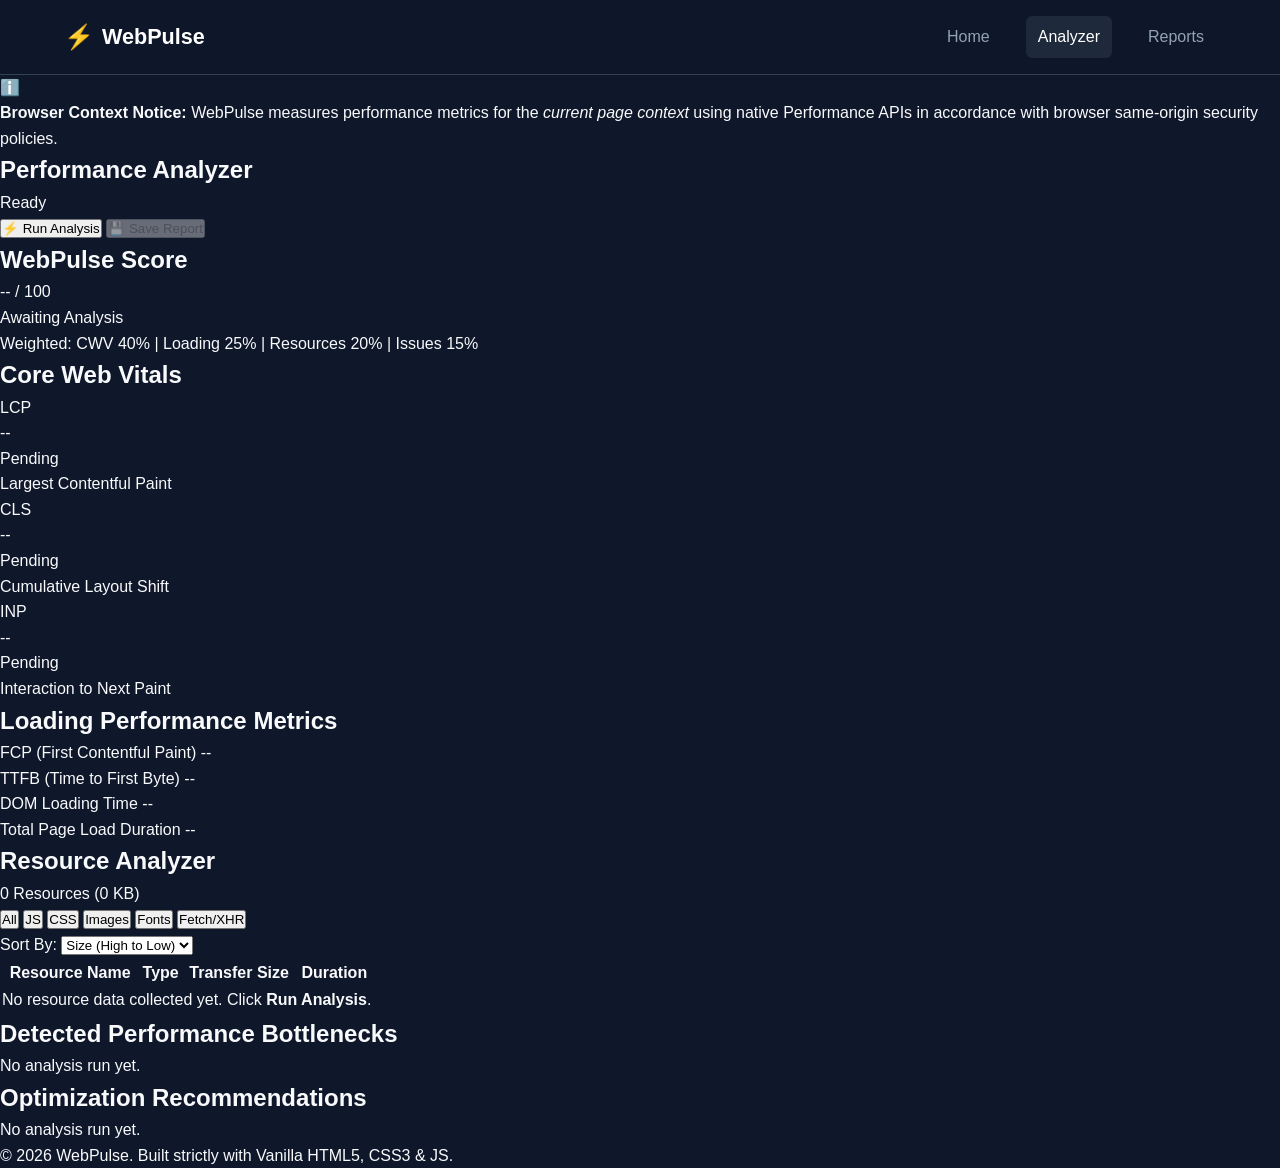
==== analyzer.html @ 66ca7b2e "chore: initialize WebPulse project" ====
<!DOCTYPE html>
<html lang="en">
<head>
    <meta charset="UTF-8">
    <meta name="viewport" content="width=device-width, initial-scale=1.0">
    <meta name="description" content="WebPulse Real-Time Analyzer — Measure Core Web Vitals, performance score, loading metrics, and resource bottlenecks.">
    <title>Analyzer — WebPulse Performance Dashboard</title>
    <!-- CSS Design System -->
    <link rel="stylesheet" href="css/style.css">
    <link rel="stylesheet" href="css/analyzer.css">
</head>
<body>
    <!-- Header & Navigation -->
    <header class="app-header">
        <div class="header-container">
            <a href="index.html" class="brand-logo">
                <span class="logo-icon">⚡</span>
                <span class="logo-text">WebPulse</span>
            </a>
            <nav class="main-nav">
                <a href="index.html" class="nav-link">Home</a>
                <a href="analyzer.html" class="nav-link active">Analyzer</a>
                <a href="reports.html" class="nav-link">Reports</a>
            </nav>
            <button class="nav-toggle" id="navToggle" aria-label="Toggle navigation menu">
                <span class="hamburger-bar"></span>
                <span class="hamburger-bar"></span>
                <span class="hamburger-bar"></span>
            </button>
        </div>
    </header>

    <main id="mainContent" class="dashboard-main">
        <div class="dashboard-container">
            <!-- Context Notice Banner -->
            <div class="info-banner" id="securityBanner">
                <span class="info-icon">ℹ️</span>
                <div class="info-text">
                    <strong>Browser Context Notice:</strong> WebPulse measures performance metrics for the <em>current page context</em> using native Performance APIs in accordance with browser same-origin security policies.
                </div>
            </div>

            <!-- Controls Toolbar -->
            <section class="toolbar-section">
                <div class="toolbar-left">
                    <h1>Performance Analyzer</h1>
                    <span class="status-badge" id="analysisStatus">Ready</span>
                </div>
                <div class="toolbar-actions">
                    <button class="btn btn-primary" id="runAnalysisBtn">
                        <span class="btn-icon">⚡</span> Run Analysis
                    </button>
                    <button class="btn btn-secondary" id="saveReportBtn" disabled>
                        <span class="btn-icon">💾</span> Save Report
                    </button>
                </div>
            </section>

            <!-- Score & Highlights Grid -->
            <div class="grid-layout top-overview-grid">
                <!-- Performance Score Gauge Card -->
                <section class="card score-card" id="scoreCard">
                    <h2>WebPulse Score</h2>
                    <div class="score-gauge-container">
                        <div class="score-circle" id="scoreCircle">
                            <span class="score-value" id="scoreValue">--</span>
                            <span class="score-max">/ 100</span>
                        </div>
                    </div>
                    <div class="score-rating" id="scoreRating">Awaiting Analysis</div>
                    <p class="score-formula-tip">Weighted: CWV 40% | Loading 25% | Resources 20% | Issues 15%</p>
                </section>

                <!-- Core Web Vitals Card Grid -->
                <section class="card cwv-dashboard-card">
                    <h2>Core Web Vitals</h2>
                    <div class="metrics-grid" id="cwvGrid">
                        <div class="metric-box" id="lcpBox">
                            <div class="metric-label">LCP</div>
                            <div class="metric-val" id="lcpVal">--</div>
                            <div class="metric-status" id="lcpStatus">Pending</div>
                            <div class="metric-desc">Largest Contentful Paint</div>
                        </div>
                        <div class="metric-box" id="clsBox">
                            <div class="metric-label">CLS</div>
                            <div class="metric-val" id="clsVal">--</div>
                            <div class="metric-status" id="clsStatus">Pending</div>
                            <div class="metric-desc">Cumulative Layout Shift</div>
                        </div>
                        <div class="metric-box" id="inpBox">
                            <div class="metric-label">INP</div>
                            <div class="metric-val" id="inpVal">--</div>
                            <div class="metric-status" id="inpStatus">Pending</div>
                            <div class="metric-desc">Interaction to Next Paint</div>
                        </div>
                    </div>
                </section>
            </div>

            <!-- Loading Metrics Grid -->
            <section class="card loading-metrics-card">
                <h2>Loading Performance Metrics</h2>
                <div class="loading-grid" id="loadingGrid">
                    <div class="loading-box">
                        <span class="loading-title">FCP (First Contentful Paint)</span>
                        <span class="loading-value" id="fcpVal">--</span>
                    </div>
                    <div class="loading-box">
                        <span class="loading-title">TTFB (Time to First Byte)</span>
                        <span class="loading-value" id="ttfbVal">--</span>
                    </div>
                    <div class="loading-box">
                        <span class="loading-title">DOM Loading Time</span>
                        <span class="loading-value" id="domVal">--</span>
                    </div>
                    <div class="loading-box">
                        <span class="loading-title">Total Page Load Duration</span>
                        <span class="loading-value" id="pageLoadVal">--</span>
                    </div>
                </div>
            </section>

            <!-- Resource Analyzer Section -->
            <section class="card resource-analyzer-card">
                <div class="card-header-flex">
                    <h2>Resource Analyzer</h2>
                    <div class="resource-summary-badge" id="resourceSummaryBadge">0 Resources (0 KB)</div>
                </div>

                <!-- Filters & Sorting Controls -->
                <div class="resource-controls">
                    <div class="filter-group" id="resourceFilterGroup">
                        <button class="filter-btn active" data-filter="all">All</button>
                        <button class="filter-btn" data-filter="script">JS</button>
                        <button class="filter-btn" data-filter="link">CSS</button>
                        <button class="filter-btn" data-filter="img">Images</button>
                        <button class="filter-btn" data-filter="font">Fonts</button>
                        <button class="filter-btn" data-filter="fetch">Fetch/XHR</button>
                    </div>
                    <div class="sort-group">
                        <label for="sortSelect">Sort By:</label>
                        <select id="sortSelect" class="form-select">
                            <option value="size-desc">Size (High to Low)</option>
                            <option value="size-asc">Size (Low to High)</option>
                            <option value="duration-desc">Duration (Slowest)</option>
                            <option value="duration-asc">Duration (Fastest)</option>
                            <option value="name-asc">Name (A-Z)</option>
                        </select>
                    </div>
                </div>

                <!-- Size Breakdown Bars -->
                <div class="resource-visualizer" id="resourceVisualizer">
                    <!-- Dynamic CSS bar rendered by JS -->
                </div>

                <!-- Resource Table -->
                <div class="table-responsive">
                    <table class="data-table" id="resourceTable">
                        <thead>
                            <tr>
                                <th>Resource Name</th>
                                <th>Type</th>
                                <th>Transfer Size</th>
                                <th>Duration</th>
                            </tr>
                        </thead>
                        <tbody id="resourceTableBody">
                            <tr>
                                <td colspan="4" class="empty-table">No resource data collected yet. Click <strong>Run Analysis</strong>.</td>
                            </tr>
                        </tbody>
                    </table>
                </div>
            </section>

            <!-- Issues & Recommendations Grid -->
            <div class="grid-layout bottom-diagnostics-grid">
                <!-- Detected Issues Card -->
                <section class="card issues-card">
                    <h2>Detected Performance Bottlenecks</h2>
                    <div class="issues-list" id="issuesList">
                        <div class="empty-state">No analysis run yet.</div>
                    </div>
                </section>

                <!-- Recommendations Card -->
                <section class="card recommendations-card">
                    <h2>Optimization Recommendations</h2>
                    <div class="recommendations-list" id="recommendationsList">
                        <div class="empty-state">No analysis run yet.</div>
                    </div>
                </section>
            </div>
        </div>
    </main>

    <!-- Footer -->
    <footer class="app-footer">
        <div class="footer-container">
            <p>&copy; 2026 WebPulse. Built strictly with Vanilla HTML5, CSS3 &amp; JS.</p>
        </div>
    </footer>

    <!-- Application Script Modules -->
    <script src="js/main.js"></script>
    <script src="js/performance.js"></script>
    <script src="js/resources.js"></script>
    <script src="js/scoring.js"></script>
    <script src="js/recommendations.js"></script>
    <script src="js/storage.js"></script>
    <script src="js/analyzer.js"></script>
</body>
</html>
---- css/style.css ----
/* WebPulse Core Design System - Tokens & Base Styles */
:root {
    --bg-dark: #0f172a;
    --bg-card: #1e293b;
    --bg-card-hover: #334155;
    --border-color: #334155;
    
    --text-main: #f8fafc;
    --text-muted: #94a3b8;
    --text-bright: #ffffff;
    
    --primary: #3b82f6;
    --primary-hover: #2563eb;
    --accent: #8b5cf6;
    
    --good: #22c55e;
    --good-bg: rgba(34, 197, 94, 0.15);
    --needs-improvement: #eab308;
    --needs-improvement-bg: rgba(234, 179, 8, 0.15);
    --poor: #ef4444;
    --poor-bg: rgba(239, 68, 68, 0.15);
    
    --radius-sm: 6px;
    --radius-md: 12px;
    --radius-lg: 16px;
    
    --font-family: 'Inter', -apple-system, BlinkMacSystemFont, "Segoe UI", Roboto, sans-serif;
    --shadow-md: 0 4px 6px -1px rgba(0, 0, 0, 0.3), 0 2px 4px -1px rgba(0, 0, 0, 0.18);
}

* {
    box-sizing: border-box;
    margin: 0;
    padding: 0;
}

body {
    background-color: var(--bg-dark);
    color: var(--text-main);
    font-family: var(--font-family);
    line-height: 1.6;
    min-height: 100vh;
    display: flex;
    flex-direction: column;
}

a {
    color: var(--primary);
    text-decoration: none;
    transition: color 0.2s ease;
}

a:hover {
    color: #60a5fa;
}

/* Base Layout Container */
.app-header {
    background: rgba(15, 23, 42, 0.85);
    backdrop-filter: blur(12px);
    border-bottom: 1px solid var(--border-color);
    position: sticky;
    top: 0;
    z-index: 100;
}

.header-container {
    max-width: 1200px;
    margin: 0 auto;
    padding: 1rem 1.5rem;
    display: flex;
    align-items: center;
    justify-content: space-between;
}

.brand-logo {
    display: flex;
    align-items: center;
    gap: 0.5rem;
    font-size: 1.35rem;
    font-weight: 700;
    color: var(--text-bright);
}

.logo-icon {
    font-size: 1.5rem;
}

.main-nav {
    display: flex;
    align-items: center;
    gap: 1.5rem;
}

.nav-link {
    color: var(--text-muted);
    font-weight: 500;
    padding: 0.5rem 0.75rem;
    border-radius: var(--radius-sm);
    transition: all 0.2s ease;
}

.nav-link:hover, .nav-link.active {
    color: var(--text-bright);
    background: var(--bg-card);
}

.nav-toggle {
    display: none;
    background: transparent;
    border: none;
    cursor: pointer;
    flex-direction: column;
    gap: 5px;
}

.hamburger-bar {
    width: 24px;
    height: 2px;
    background-color: var(--text-main);
    border-radius: 2px;
}

@media (max-width: 768px) {
    .nav-toggle {
        display: flex;
    }
    
    .main-nav {
        display: none;
        position: absolute;
        top: 100%;
        left: 0;
        right: 0;
        background: var(--bg-card);
        flex-direction: column;
        padding: 1rem;
        border-bottom: 1px solid var(--border-color);
    }
    
    .main-nav.open {
        display: flex;
    }
}
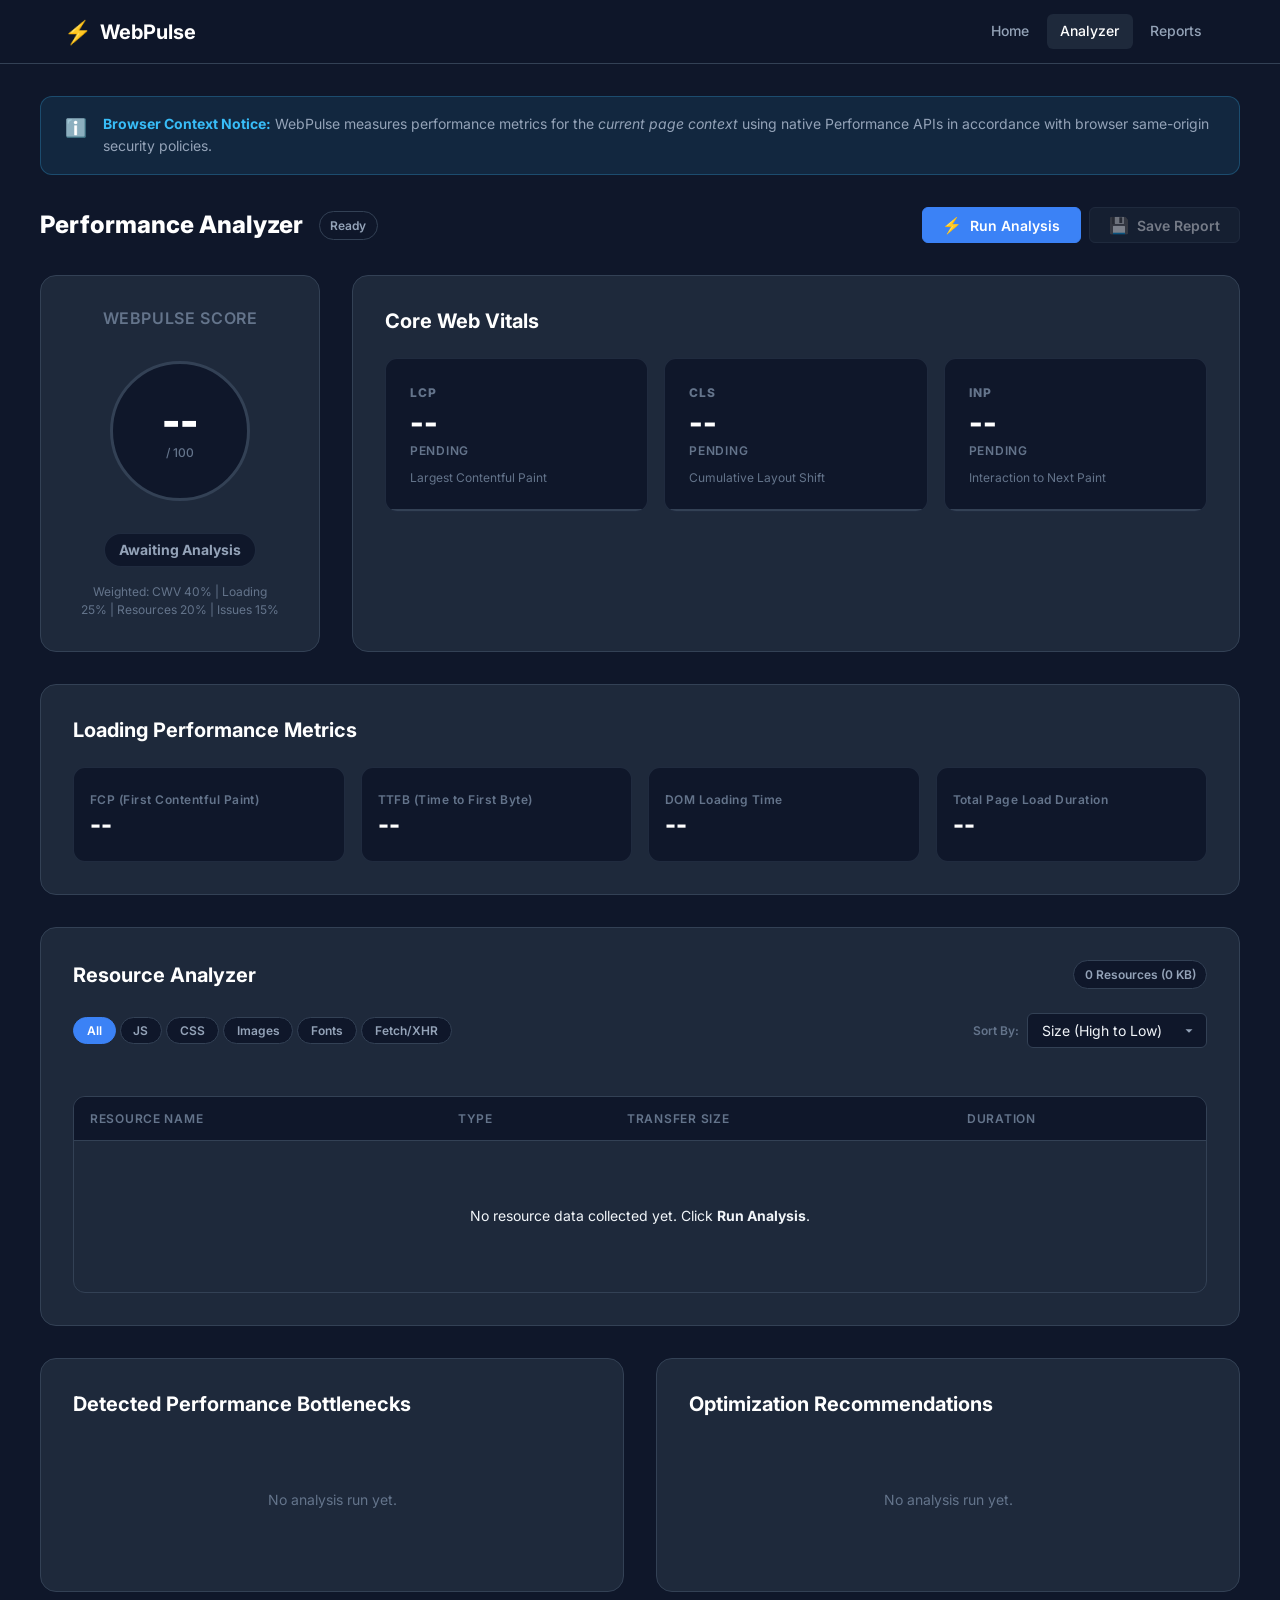
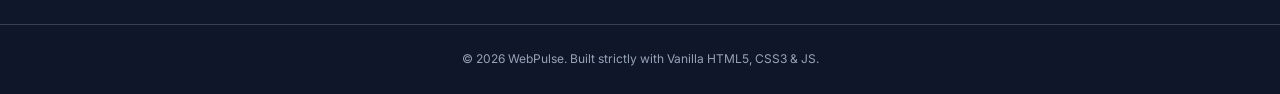
==== commit b0ed3091: "feat: add export & share functionality" ====
--- a/analyzer.html
+++ b/analyzer.html
@@ -53,6 +53,18 @@
                     <button class="btn btn-secondary" id="saveReportBtn" disabled>
                         <span class="btn-icon">💾</span> Save Report
                     </button>
+                    <!-- Export group: enabled only after an analysis is run -->
+                    <div class="export-btn-group" id="exportBtnGroup" style="display:none;">
+                        <button class="btn btn-secondary btn-sm" id="exportJSONBtn" title="Download current report as JSON">
+                            <span class="btn-icon">⬇️</span> JSON
+                        </button>
+                        <button class="btn btn-secondary btn-sm" id="exportCSVBtn" title="Download current report as CSV">
+                            <span class="btn-icon">📊</span> CSV
+                        </button>
+                        <button class="btn btn-secondary btn-sm" id="exportPrintBtn" title="Print / Save as PDF">
+                            <span class="btn-icon">🖨️</span> PDF
+                        </button>
+                    </div>
                 </div>
             </section>
 
@@ -209,6 +221,7 @@
     <script src="js/scoring.js"></script>
     <script src="js/recommendations.js"></script>
     <script src="js/storage.js"></script>
+    <script src="js/export.js"></script>
     <script src="js/analyzer.js"></script>
 </body>
 </html>
--- a/css/style.css
+++ b/css/style.css
@@ -1,73 +1,160 @@
-/* WebPulse Core Design System - Tokens & Base Styles */
+/* Inter from Google Fonts */
+@import url('https://fonts.googleapis.com/css2?family=Inter:wght@400;500;600;700;800&display=swap');
+
+/* ─── Design Tokens ─────────────────────────────────────── */
 :root {
-    --bg-dark: #0f172a;
-    --bg-card: #1e293b;
-    --bg-card-hover: #334155;
-    --border-color: #334155;
-    
-    --text-main: #f8fafc;
-    --text-muted: #94a3b8;
-    --text-bright: #ffffff;
-    
-    --primary: #3b82f6;
-    --primary-hover: #2563eb;
-    --accent: #8b5cf6;
-    
-    --good: #22c55e;
-    --good-bg: rgba(34, 197, 94, 0.15);
-    --needs-improvement: #eab308;
-    --needs-improvement-bg: rgba(234, 179, 8, 0.15);
-    --poor: #ef4444;
-    --poor-bg: rgba(239, 68, 68, 0.15);
-    
-    --radius-sm: 6px;
-    --radius-md: 12px;
-    --radius-lg: 16px;
-    
-    --font-family: 'Inter', -apple-system, BlinkMacSystemFont, "Segoe UI", Roboto, sans-serif;
-    --shadow-md: 0 4px 6px -1px rgba(0, 0, 0, 0.3), 0 2px 4px -1px rgba(0, 0, 0, 0.18);
-}
-
-* {
+    /* Colors */
+    --bg-dark:                #0f172a;
+    --bg-card:                #1e293b;
+    --bg-card-hover:          #263348;
+    --border-color:           #334155;
+    --border-subtle:          rgba(51, 65, 85, 0.5);
+
+    --text-main:              #f1f5f9;
+    --text-muted:             #94a3b8;
+    --text-bright:            #ffffff;
+    --text-dimmed:            #64748b;
+
+    --primary:                #3b82f6;
+    --primary-hover:          #2563eb;
+    --primary-glow:           rgba(59, 130, 246, 0.25);
+    --accent:                 #8b5cf6;
+    --accent-hover:           #7c3aed;
+
+    /* Semantic status colors */
+    --good:                   #22c55e;
+    --good-bg:                rgba(34, 197, 94, 0.12);
+    --needs-improvement:      #eab308;
+    --needs-improvement-bg:   rgba(234, 179, 8, 0.12);
+    --poor:                   #ef4444;
+    --poor-bg:                rgba(239, 68, 68, 0.12);
+
+    --danger:                 #ef4444;
+    --danger-hover:           #dc2626;
+    --info:                   #38bdf8;
+    --info-bg:                rgba(56, 189, 248, 0.1);
+
+    /* Spacing */
+    --space-xs:   0.25rem;
+    --space-sm:   0.5rem;
+    --space-md:   1rem;
+    --space-lg:   1.5rem;
+    --space-xl:   2rem;
+    --space-2xl:  3rem;
+    --space-3xl:  4rem;
+
+    /* Border Radius */
+    --radius-xs:  4px;
+    --radius-sm:  6px;
+    --radius-md:  12px;
+    --radius-lg:  16px;
+    --radius-xl:  24px;
+    --radius-full: 9999px;
+
+    /* Typography */
+    --font-family: 'Inter', -apple-system, BlinkMacSystemFont, 'Segoe UI', Roboto, sans-serif;
+    --font-xs:    0.75rem;
+    --font-sm:    0.875rem;
+    --font-base:  1rem;
+    --font-md:    1.125rem;
+    --font-lg:    1.25rem;
+    --font-xl:    1.5rem;
+    --font-2xl:   1.875rem;
+    --font-3xl:   2.25rem;
+    --font-4xl:   3rem;
+
+    /* Shadows */
+    --shadow-sm:  0 1px 3px rgba(0, 0, 0, 0.3);
+    --shadow-md:  0 4px 12px rgba(0, 0, 0, 0.35);
+    --shadow-lg:  0 10px 30px rgba(0, 0, 0, 0.4);
+    --shadow-glow: 0 0 20px var(--primary-glow);
+
+    /* Transitions */
+    --transition-fast:   0.15s ease;
+    --transition-base:   0.2s ease;
+    --transition-slow:   0.35s ease;
+}
+
+/* ─── Reset ─────────────────────────────────────────────── */
+*, *::before, *::after {
     box-sizing: border-box;
     margin: 0;
     padding: 0;
 }
+
+/* ─── Base ───────────────────────────────────────────────── */
+html { scroll-behavior: smooth; }
 
 body {
     background-color: var(--bg-dark);
     color: var(--text-main);
     font-family: var(--font-family);
+    font-size: var(--font-base);
     line-height: 1.6;
     min-height: 100vh;
     display: flex;
     flex-direction: column;
-}
+    -webkit-font-smoothing: antialiased;
+}
+
+main { flex: 1; }
 
 a {
     color: var(--primary);
     text-decoration: none;
-    transition: color 0.2s ease;
-}
-
-a:hover {
-    color: #60a5fa;
-}
-
-/* Base Layout Container */
+    transition: color var(--transition-base);
+}
+a:hover { color: #60a5fa; }
+
+img { max-width: 100%; display: block; }
+
+/* ─── Typography ─────────────────────────────────────────── */
+h1 { font-size: var(--font-2xl); font-weight: 800; line-height: 1.2; }
+h2 { font-size: var(--font-xl);  font-weight: 700; line-height: 1.3; }
+h3 { font-size: var(--font-lg);  font-weight: 600; line-height: 1.4; }
+h4 { font-size: var(--font-md);  font-weight: 600; }
+
+p   { color: var(--text-muted); line-height: 1.7; }
+
+/* ─── Keyframe Animations ────────────────────────────────── */
+@keyframes fadeIn {
+    from { opacity: 0; }
+    to   { opacity: 1; }
+}
+
+@keyframes slideUp {
+    from { opacity: 0; transform: translateY(20px); }
+    to   { opacity: 1; transform: translateY(0); }
+}
+
+/* Pulsing glow used on score circle and status indicators */
+@keyframes pulseGlow {
+    0%, 100% { box-shadow: 0 0 12px var(--primary-glow); }
+    50%       { box-shadow: 0 0 28px var(--primary-glow), 0 0 8px var(--primary); }
+}
+
+@keyframes spin {
+    to { transform: rotate(360deg); }
+}
+
+.animate-fade-in  { animation: fadeIn  0.4s ease both; }
+.animate-slide-up { animation: slideUp 0.5s ease both; }
+
+/* ─── Header / Navigation ────────────────────────────────── */
 .app-header {
-    background: rgba(15, 23, 42, 0.85);
-    backdrop-filter: blur(12px);
+    background: rgba(15, 23, 42, 0.88);
+    backdrop-filter: blur(14px);
+    -webkit-backdrop-filter: blur(14px);
     border-bottom: 1px solid var(--border-color);
     position: sticky;
     top: 0;
-    z-index: 100;
+    z-index: 200;
 }
 
 .header-container {
     max-width: 1200px;
     margin: 0 auto;
-    padding: 1rem 1.5rem;
+    padding: 0.85rem var(--space-lg);
     display: flex;
     align-items: center;
     justify-content: space-between;
@@ -76,35 +163,36 @@
 .brand-logo {
     display: flex;
     align-items: center;
-    gap: 0.5rem;
-    font-size: 1.35rem;
+    gap: var(--space-sm);
+    font-size: var(--font-lg);
     font-weight: 700;
     color: var(--text-bright);
 }
-
-.logo-icon {
-    font-size: 1.5rem;
-}
+.brand-logo:hover { color: var(--text-bright); }
+
+.logo-icon { font-size: 1.4rem; }
 
 .main-nav {
     display: flex;
     align-items: center;
-    gap: 1.5rem;
+    gap: var(--space-xs);
 }
 
 .nav-link {
     color: var(--text-muted);
+    font-size: var(--font-sm);
     font-weight: 500;
-    padding: 0.5rem 0.75rem;
+    padding: 0.4rem 0.85rem;
     border-radius: var(--radius-sm);
-    transition: all 0.2s ease;
-}
-
-.nav-link:hover, .nav-link.active {
+    transition: all var(--transition-base);
+}
+.nav-link:hover,
+.nav-link.active {
     color: var(--text-bright);
     background: var(--bg-card);
 }
 
+/* Hamburger — hidden on desktop */
 .nav-toggle {
     display: none;
     background: transparent;
@@ -112,20 +200,359 @@
     cursor: pointer;
     flex-direction: column;
     gap: 5px;
+    padding: 4px;
 }
 
 .hamburger-bar {
-    width: 24px;
+    width: 22px;
     height: 2px;
     background-color: var(--text-main);
     border-radius: 2px;
-}
-
+    transition: background var(--transition-base);
+}
+
+/* ─── Buttons ────────────────────────────────────────────── */
+.btn {
+    display: inline-flex;
+    align-items: center;
+    gap: var(--space-sm);
+    padding: 0.55rem 1.2rem;
+    border-radius: var(--radius-sm);
+    font-family: var(--font-family);
+    font-size: var(--font-sm);
+    font-weight: 600;
+    border: 1px solid transparent;
+    cursor: pointer;
+    transition: all var(--transition-base);
+    white-space: nowrap;
+    text-decoration: none;
+}
+.btn:disabled {
+    opacity: 0.45;
+    cursor: not-allowed;
+}
+
+.btn-primary {
+    background: var(--primary);
+    color: #fff;
+    border-color: var(--primary);
+}
+.btn-primary:hover:not(:disabled) {
+    background: var(--primary-hover);
+    border-color: var(--primary-hover);
+    box-shadow: var(--shadow-glow);
+    color: #fff;
+}
+
+.btn-secondary {
+    background: var(--bg-card);
+    color: var(--text-main);
+    border-color: var(--border-color);
+}
+.btn-secondary:hover:not(:disabled) {
+    background: var(--bg-card-hover);
+    border-color: #475569;
+    color: var(--text-bright);
+}
+
+.btn-danger {
+    background: transparent;
+    color: var(--danger);
+    border-color: var(--danger);
+}
+.btn-danger:hover:not(:disabled) {
+    background: var(--poor-bg);
+    color: #fca5a5;
+}
+
+.btn-icon { font-size: 1rem; line-height: 1; }
+
+.btn-sm {
+    padding: 0.35rem 0.75rem;
+    font-size: var(--font-xs);
+    gap: 0.3rem;
+}
+.btn-sm .btn-icon { font-size: 0.85rem; }
+
+/* Export button group (shown after analysis / in toolbar) */
+.export-btn-group {
+    display: flex;
+    gap: 0.35rem;
+    align-items: center;
+    flex-wrap: wrap;
+}
+
+/* ─── Cards ──────────────────────────────────────────────── */
+.card {
+    background: var(--bg-card);
+    border: 1px solid var(--border-color);
+    border-radius: var(--radius-lg);
+    padding: var(--space-xl);
+    transition: border-color var(--transition-base), box-shadow var(--transition-base);
+}
+.card:hover {
+    border-color: #475569;
+    box-shadow: var(--shadow-md);
+}
+
+.card h2 {
+    font-size: var(--font-lg);
+    font-weight: 700;
+    margin-bottom: var(--space-lg);
+    color: var(--text-bright);
+}
+
+.card-header-flex {
+    display: flex;
+    align-items: center;
+    justify-content: space-between;
+    margin-bottom: var(--space-lg);
+    flex-wrap: wrap;
+    gap: var(--space-sm);
+}
+.card-header-flex h2 { margin-bottom: 0; }
+
+/* ─── Badges ─────────────────────────────────────────────── */
+.badge-pill {
+    display: inline-block;
+    background: var(--primary-glow);
+    border: 1px solid rgba(59, 130, 246, 0.4);
+    color: var(--info);
+    font-size: var(--font-xs);
+    font-weight: 600;
+    letter-spacing: 0.04em;
+    text-transform: uppercase;
+    padding: 0.3rem 0.85rem;
+    border-radius: var(--radius-full);
+}
+
+.status-badge {
+    display: inline-block;
+    background: var(--bg-dark);
+    border: 1px solid var(--border-color);
+    color: var(--text-muted);
+    font-size: var(--font-xs);
+    font-weight: 600;
+    padding: 0.25rem 0.65rem;
+    border-radius: var(--radius-full);
+}
+.status-badge.running {
+    color: var(--needs-improvement);
+    border-color: var(--needs-improvement);
+}
+.status-badge.done {
+    color: var(--good);
+    border-color: var(--good);
+}
+
+/* ─── Form Elements ──────────────────────────────────────── */
+.form-control,
+.form-select {
+    background: var(--bg-dark);
+    border: 1px solid var(--border-color);
+    border-radius: var(--radius-sm);
+    color: var(--text-main);
+    font-family: var(--font-family);
+    font-size: var(--font-sm);
+    padding: 0.5rem 0.85rem;
+    width: 100%;
+    transition: border-color var(--transition-base), box-shadow var(--transition-base);
+    outline: none;
+}
+.form-control:focus,
+.form-select:focus {
+    border-color: var(--primary);
+    box-shadow: 0 0 0 3px var(--primary-glow);
+}
+.form-select {
+    appearance: none;
+    background-image: url("data:image/svg+xml,%3Csvg xmlns='http://www.w3.org/2000/svg' viewBox='0 0 16 16' fill='%2394a3b8'%3E%3Cpath d='M4 6l4 4 4-4'/%3E%3C/svg%3E");
+    background-repeat: no-repeat;
+    background-position: right 0.6rem center;
+    background-size: 14px;
+    padding-right: 2rem;
+    cursor: pointer;
+}
+
+/* ─── Tables ─────────────────────────────────────────────── */
+.table-responsive {
+    overflow-x: auto;
+    border-radius: var(--radius-md);
+    border: 1px solid var(--border-color);
+}
+
+.data-table {
+    width: 100%;
+    border-collapse: collapse;
+    font-size: var(--font-sm);
+}
+
+.data-table thead {
+    background: var(--bg-dark);
+    border-bottom: 1px solid var(--border-color);
+}
+
+.data-table th {
+    padding: 0.75rem 1rem;
+    text-align: left;
+    font-size: var(--font-xs);
+    font-weight: 600;
+    text-transform: uppercase;
+    letter-spacing: 0.06em;
+    color: var(--text-dimmed);
+    white-space: nowrap;
+}
+
+.data-table td {
+    padding: 0.75rem 1rem;
+    border-bottom: 1px solid var(--border-subtle);
+    color: var(--text-main);
+    vertical-align: middle;
+}
+
+.data-table tbody tr:last-child td { border-bottom: none; }
+
+.data-table tbody tr:hover { background: rgba(30, 41, 59, 0.6); }
+
+.empty-table {
+    text-align: center;
+    padding: var(--space-3xl) var(--space-xl) !important;
+    color: var(--text-muted);
+}
+
+.empty-state {
+    text-align: center;
+    padding: var(--space-2xl);
+    color: var(--text-dimmed);
+    font-size: var(--font-sm);
+}
+.empty-state p { margin-bottom: var(--space-md); }
+
+/* ─── Info Banner ────────────────────────────────────────── */
+.info-banner {
+    display: flex;
+    align-items: flex-start;
+    gap: var(--space-md);
+    background: var(--info-bg);
+    border: 1px solid rgba(56, 189, 248, 0.25);
+    border-radius: var(--radius-md);
+    padding: var(--space-md) var(--space-lg);
+    margin-bottom: var(--space-xl);
+    font-size: var(--font-sm);
+    color: var(--text-muted);
+    line-height: 1.6;
+}
+.info-icon { font-size: 1.1rem; flex-shrink: 0; margin-top: 1px; }
+.info-text strong { color: var(--info); }
+
+/* ─── Toolbar ────────────────────────────────────────────── */
+.toolbar-section {
+    display: flex;
+    align-items: center;
+    justify-content: space-between;
+    flex-wrap: wrap;
+    gap: var(--space-md);
+    margin-bottom: var(--space-xl);
+}
+
+.toolbar-left {
+    display: flex;
+    align-items: center;
+    gap: var(--space-md);
+    flex-wrap: wrap;
+}
+.toolbar-left h1 {
+    font-size: var(--font-xl);
+    font-weight: 800;
+    color: var(--text-bright);
+}
+
+.toolbar-actions {
+    display: flex;
+    align-items: center;
+    gap: var(--space-sm);
+    flex-wrap: wrap;
+}
+
+/* ─── Footer ─────────────────────────────────────────────── */
+.app-footer {
+    margin-top: auto;
+    border-top: 1px solid var(--border-color);
+    background: rgba(15, 23, 42, 0.6);
+}
+
+.footer-container {
+    max-width: 1200px;
+    margin: 0 auto;
+    padding: var(--space-lg) var(--space-lg);
+    text-align: center;
+    font-size: var(--font-xs);
+    color: var(--text-dimmed);
+    display: flex;
+    flex-direction: column;
+    gap: var(--space-xs);
+}
+.footer-container a { color: var(--text-muted); }
+.footer-container a:hover { color: var(--text-main); }
+
+/* ─── Dashboard Layout ───────────────────────────────────── */
+.dashboard-main,
+.reports-main {
+    padding: var(--space-xl) var(--space-lg);
+}
+
+.dashboard-container,
+.reports-container {
+    max-width: 1200px;
+    margin: 0 auto;
+}
+
+/* ─── Grid Utilities ─────────────────────────────────────── */
+.grid-layout { display: grid; gap: var(--space-xl); }
+
+/* Score card (narrow) + CWV card (wide) */
+.top-overview-grid {
+    grid-template-columns: 280px 1fr;
+}
+
+/* Issues + Recommendations side by side */
+.bottom-diagnostics-grid {
+    grid-template-columns: 1fr 1fr;
+}
+
+/* ─── Section Container (shared across pages) ────────────── */
+.section-container {
+    max-width: 1200px;
+    margin: 0 auto;
+    padding: 0 var(--space-lg);
+}
+
+.section-header {
+    text-align: center;
+    margin-bottom: var(--space-2xl);
+}
+.section-header h2 {
+    font-size: var(--font-2xl);
+    font-weight: 800;
+    color: var(--text-bright);
+    margin-bottom: var(--space-sm);
+}
+.section-header p { font-size: var(--font-md); }
+
+/* ─── Responsive Breakpoints ─────────────────────────────── */
+
+/* ≤ 1024px — collapse top grid to single column */
+@media (max-width: 1024px) {
+    .top-overview-grid { grid-template-columns: 1fr; }
+}
+
+/* ≤ 768px — tablet */
 @media (max-width: 768px) {
-    .nav-toggle {
-        display: flex;
-    }
-    
+    h1 { font-size: var(--font-xl); }
+    h2 { font-size: var(--font-lg); }
+
+    .nav-toggle { display: flex; }
+
     .main-nav {
         display: none;
         position: absolute;
@@ -134,11 +561,56 @@
         right: 0;
         background: var(--bg-card);
         flex-direction: column;
-        padding: 1rem;
+        align-items: flex-start;
+        padding: var(--space-md);
         border-bottom: 1px solid var(--border-color);
+        gap: var(--space-xs);
+        z-index: 199;
     }
-    
-    .main-nav.open {
-        display: flex;
+    .main-nav.open { display: flex; }
+
+    .nav-link { width: 100%; padding: 0.6rem 1rem; }
+
+    .bottom-diagnostics-grid { grid-template-columns: 1fr; }
+
+    .toolbar-section {
+        flex-direction: column;
+        align-items: flex-start;
     }
-}
+
+    .card { padding: var(--space-lg); }
+
+    .dashboard-main,
+    .reports-main {
+        padding: var(--space-lg) var(--space-md);
+    }
+}
+
+/* ≤ 480px — large mobile */
+@media (max-width: 480px) {
+    h1 { font-size: var(--font-lg); }
+
+    .header-container { padding: 0.75rem var(--space-md); }
+
+    .btn {
+        padding: 0.5rem 1rem;
+        font-size: var(--font-xs);
+    }
+
+    .toolbar-actions { width: 100%; }
+    .toolbar-actions .btn { flex: 1; justify-content: center; }
+
+    .card { padding: var(--space-md); }
+
+    .data-table th,
+    .data-table td { padding: 0.6rem 0.75rem; }
+}
+
+/* ≤ 320px — small mobile */
+@media (max-width: 320px) {
+    :root {
+        --font-base: 0.9rem;
+    }
+    .brand-logo { font-size: var(--font-base); }
+    .card { padding: var(--space-sm) var(--space-md); }
+}
--- a/css/analyzer.css
+++ b/css/analyzer.css
@@ -0,0 +1,537 @@
+/* ═══════════════════════════════════════════════════════════
+   analyzer.css — WebPulse Analyzer Dashboard Styles
+   Depends on: css/style.css (design tokens & shared components)
+   ═══════════════════════════════════════════════════════════ */
+
+/* ─── Score Card ────────────────────────────────────────────── */
+
+@keyframes scoreReveal {
+    from { opacity: 0; transform: scale(0.7); }
+    to   { opacity: 1; transform: scale(1); }
+}
+
+@keyframes progressFill {
+    from { stroke-dashoffset: 226; }
+}
+
+@keyframes countUp {
+    from { opacity: 0; transform: translateY(8px); }
+    to   { opacity: 1; transform: translateY(0); }
+}
+
+.score-card {
+    display: flex;
+    flex-direction: column;
+    align-items: center;
+    text-align: center;
+    gap: var(--space-md);
+}
+
+.score-card h2 {
+    font-size: var(--font-base);
+    letter-spacing: 0.04em;
+    text-transform: uppercase;
+    color: var(--text-dimmed);
+    font-weight: 600;
+    margin-bottom: 0;
+}
+
+.score-gauge-container {
+    display: flex;
+    align-items: center;
+    justify-content: center;
+    padding: var(--space-md) 0;
+}
+
+.score-circle {
+    width: 140px;
+    height: 140px;
+    border-radius: 50%;
+    background: var(--bg-dark);
+    border: 3px solid var(--border-color);
+    display: flex;
+    flex-direction: column;
+    align-items: center;
+    justify-content: center;
+    gap: 2px;
+    position: relative;
+    transition: border-color var(--transition-slow), box-shadow var(--transition-slow);
+}
+
+.score-circle.score-good {
+    border-color: var(--good);
+    box-shadow: 0 0 24px rgba(34, 197, 94, 0.25);
+    animation: pulseGlow 3s ease-in-out infinite;
+}
+.score-circle.score-needs-improvement {
+    border-color: var(--needs-improvement);
+    box-shadow: 0 0 24px rgba(234, 179, 8, 0.2);
+}
+.score-circle.score-poor {
+    border-color: var(--danger);
+    box-shadow: 0 0 24px rgba(239, 68, 68, 0.2);
+}
+
+.score-value {
+    font-size: 2.5rem;
+    font-weight: 900;
+    color: var(--text-bright);
+    line-height: 1;
+    animation: countUp 0.4s ease both;
+}
+
+.score-max {
+    font-size: var(--font-xs);
+    color: var(--text-dimmed);
+    font-weight: 500;
+}
+
+.score-rating {
+    font-size: var(--font-sm);
+    font-weight: 700;
+    color: var(--text-muted);
+    padding: 0.3rem 0.85rem;
+    border-radius: var(--radius-full);
+    background: var(--bg-dark);
+    border: 1px solid var(--border-subtle);
+}
+
+.score-rating.rating-good   { color: var(--good); border-color: rgba(34, 197, 94, 0.35); background: var(--good-bg); }
+.score-rating.rating-needs  { color: var(--needs-improvement); border-color: rgba(234, 179, 8, 0.35); background: var(--needs-improvement-bg); }
+.score-rating.rating-poor   { color: var(--danger); border-color: rgba(239, 68, 68, 0.35); background: var(--poor-bg); }
+
+.score-formula-tip {
+    font-size: var(--font-xs);
+    color: var(--text-dimmed);
+    line-height: 1.5;
+    padding: 0 var(--space-sm);
+}
+
+/* ─── Core Web Vitals Dashboard Grid ───────────────────────── */
+
+.cwv-dashboard-card { }
+
+.metrics-grid {
+    display: grid;
+    grid-template-columns: repeat(3, 1fr);
+    gap: var(--space-md);
+}
+
+.metric-box {
+    background: var(--bg-dark);
+    border: 1px solid var(--border-subtle);
+    border-radius: var(--radius-md);
+    padding: var(--space-lg);
+    display: flex;
+    flex-direction: column;
+    gap: var(--space-xs);
+    transition: border-color var(--transition-base), box-shadow var(--transition-base);
+    position: relative;
+    overflow: hidden;
+}
+
+.metric-box::before {
+    content: '';
+    position: absolute;
+    bottom: 0;
+    left: 0;
+    right: 0;
+    height: 2px;
+    background: var(--border-color);
+    transition: background var(--transition-slow), height var(--transition-base);
+}
+
+.metric-box.status-good {
+    border-color: rgba(34, 197, 94, 0.3);
+    background: linear-gradient(135deg, var(--good-bg) 0%, var(--bg-dark) 100%);
+}
+.metric-box.status-good::before { background: var(--good); }
+
+.metric-box.status-needs {
+    border-color: rgba(234, 179, 8, 0.3);
+    background: linear-gradient(135deg, var(--needs-improvement-bg) 0%, var(--bg-dark) 100%);
+}
+.metric-box.status-needs::before { background: var(--needs-improvement); }
+
+.metric-box.status-poor {
+    border-color: rgba(239, 68, 68, 0.3);
+    background: linear-gradient(135deg, var(--poor-bg) 0%, var(--bg-dark) 100%);
+}
+.metric-box.status-poor::before { background: var(--danger); }
+
+.metric-label {
+    font-size: var(--font-xs);
+    font-weight: 800;
+    letter-spacing: 0.08em;
+    text-transform: uppercase;
+    color: var(--text-dimmed);
+}
+
+.metric-val {
+    font-size: var(--font-2xl);
+    font-weight: 800;
+    color: var(--text-bright);
+    line-height: 1;
+    transition: color var(--transition-base);
+}
+
+.metric-box.status-good .metric-val    { color: var(--good); }
+.metric-box.status-needs .metric-val   { color: var(--needs-improvement); }
+.metric-box.status-poor .metric-val    { color: var(--danger); }
+
+.metric-status {
+    font-size: var(--font-xs);
+    font-weight: 600;
+    color: var(--text-dimmed);
+    text-transform: uppercase;
+    letter-spacing: 0.06em;
+}
+
+.metric-box.status-good .metric-status  { color: var(--good); }
+.metric-box.status-needs .metric-status { color: var(--needs-improvement); }
+.metric-box.status-poor .metric-status  { color: var(--danger); }
+
+.metric-desc {
+    font-size: var(--font-xs);
+    color: var(--text-dimmed);
+    margin-top: var(--space-xs);
+}
+
+/* ─── Loading Metrics Card ──────────────────────────────────── */
+
+.loading-metrics-card {
+    margin-top: var(--space-xl);
+}
+
+.loading-grid {
+    display: grid;
+    grid-template-columns: repeat(4, 1fr);
+    gap: var(--space-md);
+}
+
+.loading-box {
+    background: var(--bg-dark);
+    border: 1px solid var(--border-subtle);
+    border-radius: var(--radius-md);
+    padding: var(--space-lg) var(--space-md);
+    display: flex;
+    flex-direction: column;
+    gap: var(--space-xs);
+    transition: border-color var(--transition-base);
+}
+.loading-box:hover {
+    border-color: rgba(59, 130, 246, 0.3);
+}
+
+.loading-title {
+    font-size: var(--font-xs);
+    font-weight: 600;
+    color: var(--text-dimmed);
+    letter-spacing: 0.04em;
+    line-height: 1.4;
+}
+
+.loading-value {
+    font-size: var(--font-xl);
+    font-weight: 800;
+    color: var(--text-bright);
+    line-height: 1;
+}
+
+/* ─── Resource Analyzer Card ────────────────────────────────── */
+
+.resource-analyzer-card {
+    margin-top: var(--space-xl);
+}
+
+/* Filter pills */
+.resource-controls {
+    display: flex;
+    align-items: center;
+    justify-content: space-between;
+    gap: var(--space-md);
+    margin-bottom: var(--space-lg);
+    flex-wrap: wrap;
+}
+
+.filter-group {
+    display: flex;
+    align-items: center;
+    gap: var(--space-xs);
+    flex-wrap: wrap;
+}
+
+.filter-btn {
+    background: var(--bg-dark);
+    border: 1px solid var(--border-color);
+    color: var(--text-muted);
+    font-size: var(--font-xs);
+    font-weight: 600;
+    padding: 0.3rem 0.8rem;
+    border-radius: var(--radius-full);
+    cursor: pointer;
+    transition: all var(--transition-base);
+    font-family: var(--font-family);
+}
+.filter-btn:hover {
+    background: var(--bg-card-hover);
+    color: var(--text-bright);
+    border-color: #475569;
+}
+.filter-btn.active {
+    background: var(--primary);
+    border-color: var(--primary);
+    color: #fff;
+}
+
+.sort-group {
+    display: flex;
+    align-items: center;
+    gap: var(--space-sm);
+    flex-shrink: 0;
+}
+
+.sort-group label {
+    font-size: var(--font-xs);
+    font-weight: 600;
+    color: var(--text-dimmed);
+    white-space: nowrap;
+}
+
+.sort-group .form-select {
+    width: auto;
+    min-width: 180px;
+}
+
+/* Resource Visualizer — size bars */
+.resource-visualizer {
+    margin-bottom: var(--space-lg);
+    display: flex;
+    flex-direction: column;
+    gap: var(--space-sm);
+}
+
+.resource-bar-row {
+    display: flex;
+    align-items: center;
+    gap: var(--space-md);
+}
+
+.resource-bar-label {
+    font-size: var(--font-xs);
+    font-weight: 600;
+    color: var(--text-muted);
+    width: 70px;
+    flex-shrink: 0;
+}
+
+.resource-bar-track {
+    flex: 1;
+    height: 8px;
+    background: var(--bg-dark);
+    border-radius: var(--radius-full);
+    overflow: hidden;
+}
+
+.resource-bar-fill {
+    height: 100%;
+    border-radius: var(--radius-full);
+    transition: width 0.6s cubic-bezier(0.4, 0, 0.2, 1);
+    min-width: 2px;
+}
+
+.resource-bar-size {
+    font-size: var(--font-xs);
+    color: var(--text-dimmed);
+    width: 64px;
+    text-align: right;
+    flex-shrink: 0;
+}
+
+/* Bar colors per resource type */
+.bar-script  { background: linear-gradient(90deg, #f59e0b, #d97706); }
+.bar-link    { background: linear-gradient(90deg, #3b82f6, #2563eb); }
+.bar-img     { background: linear-gradient(90deg, #10b981, #059669); }
+.bar-font    { background: linear-gradient(90deg, #8b5cf6, #7c3aed); }
+.bar-fetch   { background: linear-gradient(90deg, #06b6d4, #0891b2); }
+.bar-other   { background: linear-gradient(90deg, #6b7280, #4b5563); }
+
+/* Resource table badges */
+.resource-summary-badge {
+    display: inline-block;
+    background: var(--bg-dark);
+    border: 1px solid var(--border-color);
+    color: var(--text-muted);
+    font-size: var(--font-xs);
+    font-weight: 600;
+    padding: 0.25rem 0.65rem;
+    border-radius: var(--radius-full);
+}
+
+/* Resource type tags in table */
+.type-tag {
+    display: inline-block;
+    font-size: 0.65rem;
+    font-weight: 700;
+    letter-spacing: 0.06em;
+    text-transform: uppercase;
+    padding: 0.2rem 0.5rem;
+    border-radius: var(--radius-xs);
+}
+.type-tag.tag-script  { background: rgba(245, 158, 11, 0.15); color: #fbbf24; border: 1px solid rgba(245, 158, 11, 0.3); }
+.type-tag.tag-link    { background: rgba(59, 130, 246, 0.15);  color: #60a5fa; border: 1px solid rgba(59, 130, 246, 0.3); }
+.type-tag.tag-img     { background: rgba(16, 185, 129, 0.12);  color: #34d399; border: 1px solid rgba(16, 185, 129, 0.3); }
+.type-tag.tag-font    { background: rgba(139, 92, 246, 0.15);  color: #a78bfa; border: 1px solid rgba(139, 92, 246, 0.3); }
+.type-tag.tag-fetch   { background: rgba(6, 182, 212, 0.12);   color: #22d3ee; border: 1px solid rgba(6, 182, 212, 0.3); }
+.type-tag.tag-other   { background: rgba(107, 114, 128, 0.15); color: #9ca3af; border: 1px solid rgba(107, 114, 128, 0.3); }
+
+/* Resource name cell */
+.resource-name-cell {
+    max-width: 300px;
+    overflow: hidden;
+    text-overflow: ellipsis;
+    white-space: nowrap;
+    font-size: var(--font-xs);
+    color: var(--text-muted);
+    font-family: 'Fira Code', 'Cascadia Code', 'Consolas', monospace;
+}
+
+/* ─── Issues & Recommendations ──────────────────────────────── */
+
+.bottom-diagnostics-grid {
+    margin-top: var(--space-xl);
+}
+
+.issues-list,
+.recommendations-list {
+    display: flex;
+    flex-direction: column;
+    gap: var(--space-sm);
+}
+
+/* Individual issue item */
+.issue-item {
+    display: flex;
+    align-items: flex-start;
+    gap: var(--space-md);
+    background: var(--bg-dark);
+    border: 1px solid var(--border-subtle);
+    border-left: 3px solid var(--danger);
+    border-radius: var(--radius-sm);
+    padding: var(--space-md);
+    transition: background var(--transition-base), border-color var(--transition-base);
+    animation: slideUp 0.35s ease both;
+}
+.issue-item:hover { background: rgba(239, 68, 68, 0.04); }
+
+.issue-item.severity-warning {
+    border-left-color: var(--needs-improvement);
+}
+.issue-item.severity-warning:hover { background: rgba(234, 179, 8, 0.04); }
+
+.issue-item.severity-info {
+    border-left-color: var(--info);
+}
+
+.issue-icon {
+    font-size: 1.1rem;
+    flex-shrink: 0;
+    margin-top: 1px;
+}
+
+.issue-text {
+    flex: 1;
+}
+
+.issue-title {
+    font-size: var(--font-sm);
+    font-weight: 600;
+    color: var(--text-bright);
+    margin-bottom: 2px;
+}
+
+.issue-desc {
+    font-size: var(--font-xs);
+    color: var(--text-muted);
+    line-height: 1.5;
+}
+
+/* Recommendation item */
+.rec-item {
+    display: flex;
+    align-items: flex-start;
+    gap: var(--space-md);
+    background: var(--bg-dark);
+    border: 1px solid var(--border-subtle);
+    border-left: 3px solid var(--good);
+    border-radius: var(--radius-sm);
+    padding: var(--space-md);
+    transition: background var(--transition-base);
+    animation: slideUp 0.35s ease both;
+}
+.rec-item:hover { background: rgba(34, 197, 94, 0.04); }
+
+.rec-icon {
+    font-size: 1.1rem;
+    flex-shrink: 0;
+    margin-top: 1px;
+}
+
+.rec-text { flex: 1; }
+
+.rec-title {
+    font-size: var(--font-sm);
+    font-weight: 600;
+    color: var(--text-bright);
+    margin-bottom: 2px;
+}
+
+.rec-desc {
+    font-size: var(--font-xs);
+    color: var(--text-muted);
+    line-height: 1.5;
+}
+
+/* Running spinner overlay on status badge */
+.status-badge.running::before {
+    content: '';
+    display: inline-block;
+    width: 8px;
+    height: 8px;
+    border: 2px solid currentColor;
+    border-top-color: transparent;
+    border-radius: 50%;
+    animation: spin 0.7s linear infinite;
+    margin-right: 6px;
+    vertical-align: middle;
+}
+
+/* ─── Responsive ───────────────────────────────────────────── */
+
+@media (max-width: 1024px) {
+    .loading-grid { grid-template-columns: repeat(2, 1fr); }
+    .metrics-grid { grid-template-columns: repeat(3, 1fr); }
+}
+
+@media (max-width: 768px) {
+    .metrics-grid { grid-template-columns: 1fr; }
+    .loading-grid { grid-template-columns: repeat(2, 1fr); }
+
+    .resource-controls {
+        flex-direction: column;
+        align-items: flex-start;
+    }
+
+    .sort-group .form-select { min-width: 100%; width: 100%; }
+    .sort-group { width: 100%; }
+
+    .resource-name-cell { max-width: 160px; }
+}
+
+@media (max-width: 480px) {
+    .loading-grid { grid-template-columns: 1fr; }
+    .score-circle { width: 120px; height: 120px; }
+    .score-value { font-size: 2rem; }
+    .filter-group { gap: 4px; }
+    .filter-btn { font-size: 0.65rem; padding: 0.25rem 0.6rem; }
+}
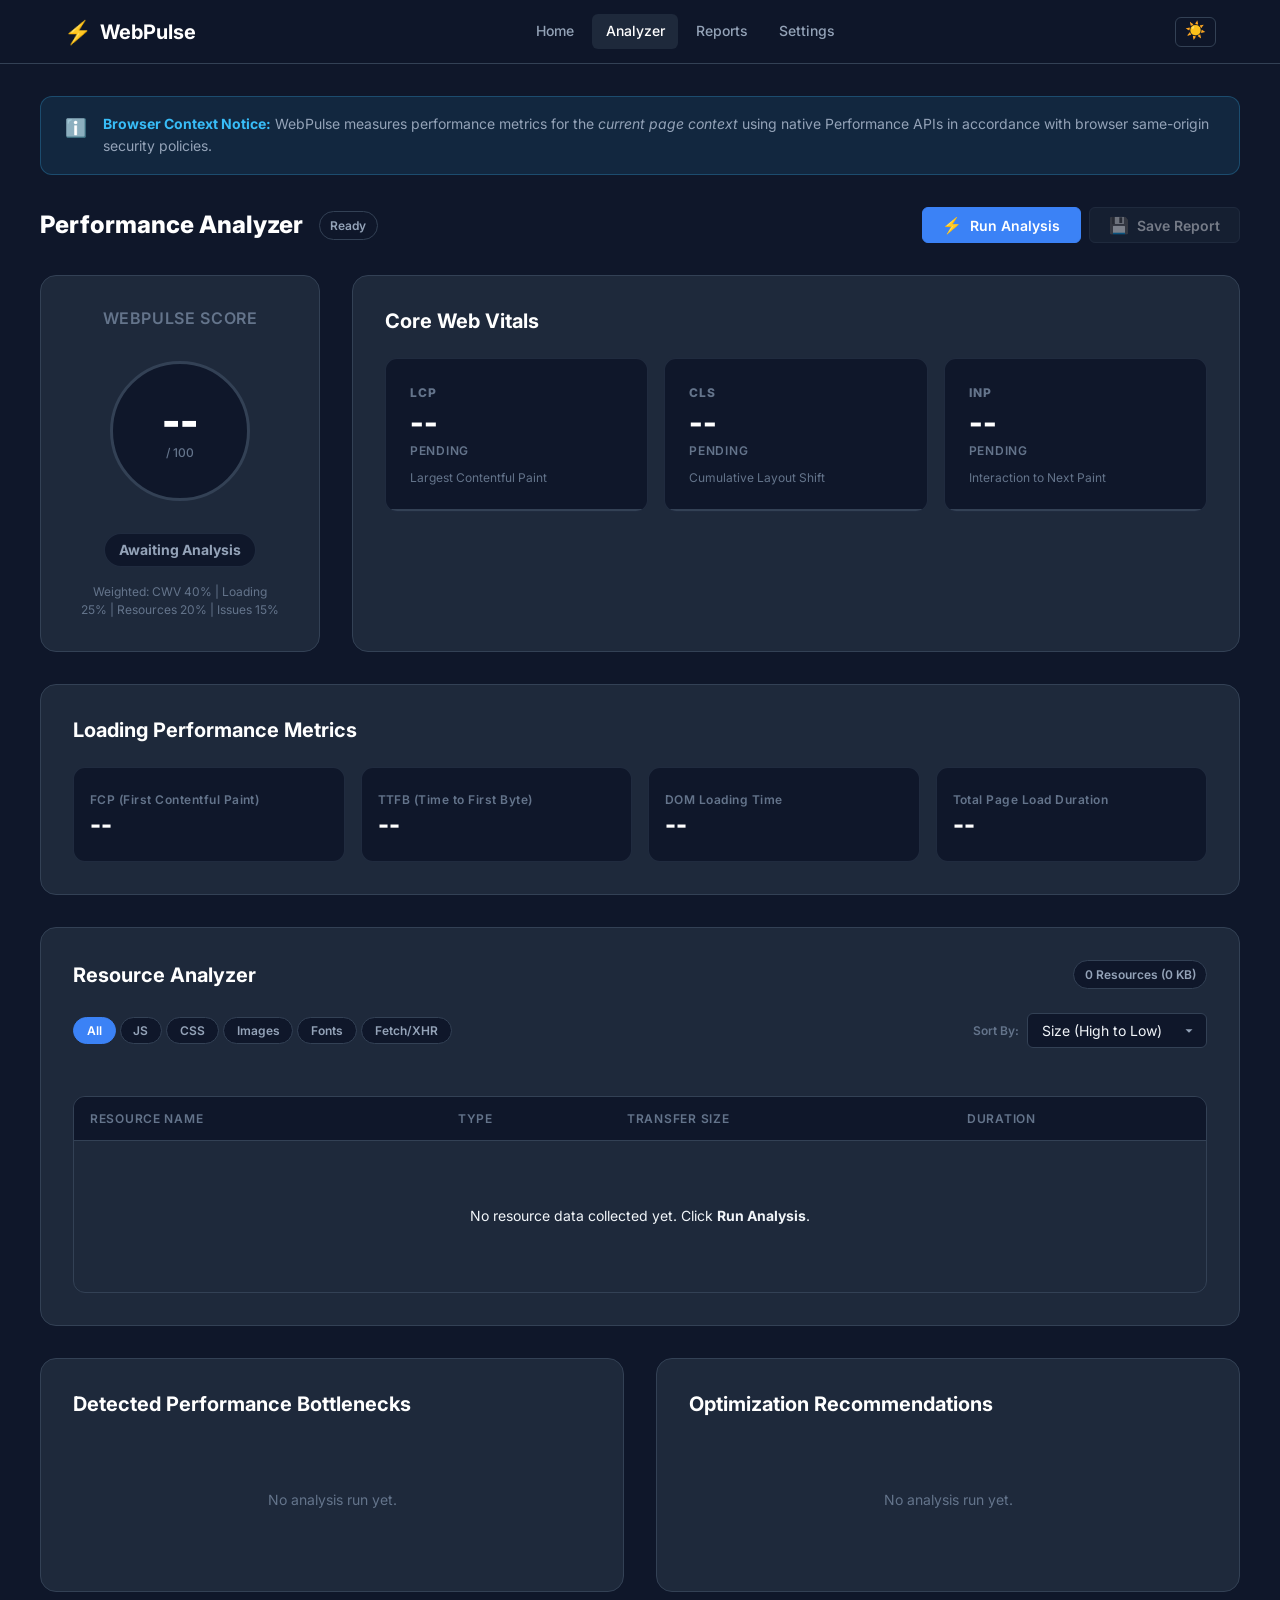
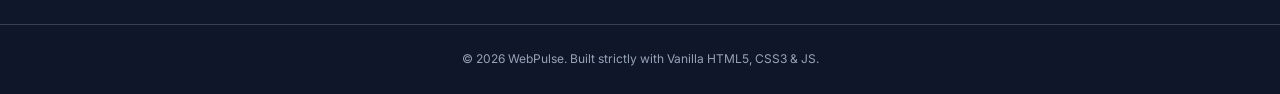
==== commit a719e31b: "feat: Day 5 — add Settings & Preferences (theme toggle, time units, custom metric thresholds, scorin" ====
--- a/analyzer.html
+++ b/analyzer.html
@@ -215,6 +215,7 @@
     </footer>
 
     <!-- Application Script Modules -->
+    <script src="js/settings.js"></script>
     <script src="js/main.js"></script>
     <script src="js/performance.js"></script>
     <script src="js/resources.js"></script>
--- a/css/style.css
+++ b/css/style.css
@@ -75,6 +75,98 @@
     --transition-slow:   0.35s ease;
 }
 
+/* ─── Light Theme Overrides ──────────────────────────────── */
+[data-theme="light"] {
+    /* Backgrounds */
+    --bg-dark:                #f1f5f9;
+    --bg-card:                #ffffff;
+    --bg-card-hover:          #f8fafc;
+
+    /* Borders */
+    --border-color:           #cbd5e1;
+    --border-subtle:          rgba(203, 213, 225, 0.6);
+
+    /* Text */
+    --text-main:              #0f172a;
+    --text-muted:             #475569;
+    --text-bright:            #0f172a;
+    --text-dimmed:            #94a3b8;
+
+    /* Shadows */
+    --shadow-sm:  0 1px 3px rgba(0, 0, 0, 0.08);
+    --shadow-md:  0 4px 12px rgba(0, 0, 0, 0.1);
+    --shadow-lg:  0 10px 30px rgba(0, 0, 0, 0.12);
+}
+
+[data-theme="light"] .app-header {
+    background: rgba(241, 245, 249, 0.9);
+    border-bottom-color: var(--border-color);
+}
+
+[data-theme="light"] .brand-logo { color: var(--text-bright); }
+
+[data-theme="light"] .main-nav {
+    background: var(--bg-card);
+}
+
+[data-theme="light"] .nav-link:hover,
+[data-theme="light"] .nav-link.active {
+    background: var(--bg-dark);
+    color: var(--text-bright);
+}
+
+[data-theme="light"] .app-footer {
+    background: rgba(241, 245, 249, 0.7);
+    border-top-color: var(--border-color);
+}
+
+[data-theme="light"] .card {
+    box-shadow: var(--shadow-sm);
+}
+
+[data-theme="light"] .form-control,
+[data-theme="light"] .form-select {
+    background: #fff;
+    color: var(--text-main);
+    border-color: var(--border-color);
+}
+
+[data-theme="light"] .btn-secondary {
+    background: #fff;
+    color: var(--text-main);
+    border-color: var(--border-color);
+}
+
+[data-theme="light"] .btn-secondary:hover:not(:disabled) {
+    background: var(--bg-dark);
+}
+
+[data-theme="light"] .data-table thead {
+    background: var(--bg-dark);
+}
+
+[data-theme="light"] .data-table tbody tr:hover {
+    background: rgba(241, 245, 249, 0.8);
+}
+
+[data-theme="light"] .status-badge {
+    background: #fff;
+    border-color: var(--border-color);
+}
+
+[data-theme="light"] .info-banner {
+    background: rgba(56, 189, 248, 0.07);
+}
+
+/* ─── No Animations Utility ──────────────────────────────── */
+.no-animations *,
+.no-animations *::before,
+.no-animations *::after {
+    animation-duration: 0.001ms !important;
+    animation-delay: 0.001ms !important;
+    transition-duration: 0.001ms !important;
+}
+
 /* ─── Reset ─────────────────────────────────────────────── */
 *, *::before, *::after {
     box-sizing: border-box;
@@ -209,6 +301,28 @@
     background-color: var(--text-main);
     border-radius: 2px;
     transition: background var(--transition-base);
+}
+
+/* Theme toggle quick-button in header */
+.theme-toggle-btn {
+    background: transparent;
+    border: 1px solid var(--border-color);
+    border-radius: var(--radius-sm);
+    cursor: pointer;
+    font-size: 1.05rem;
+    line-height: 1;
+    padding: 0.35rem 0.55rem;
+    transition: all var(--transition-base);
+    color: var(--text-muted);
+    display: flex;
+    align-items: center;
+    justify-content: center;
+}
+
+.theme-toggle-btn:hover {
+    background: var(--bg-card);
+    border-color: #475569;
+    color: var(--text-main);
 }
 
 /* ─── Buttons ────────────────────────────────────────────── */
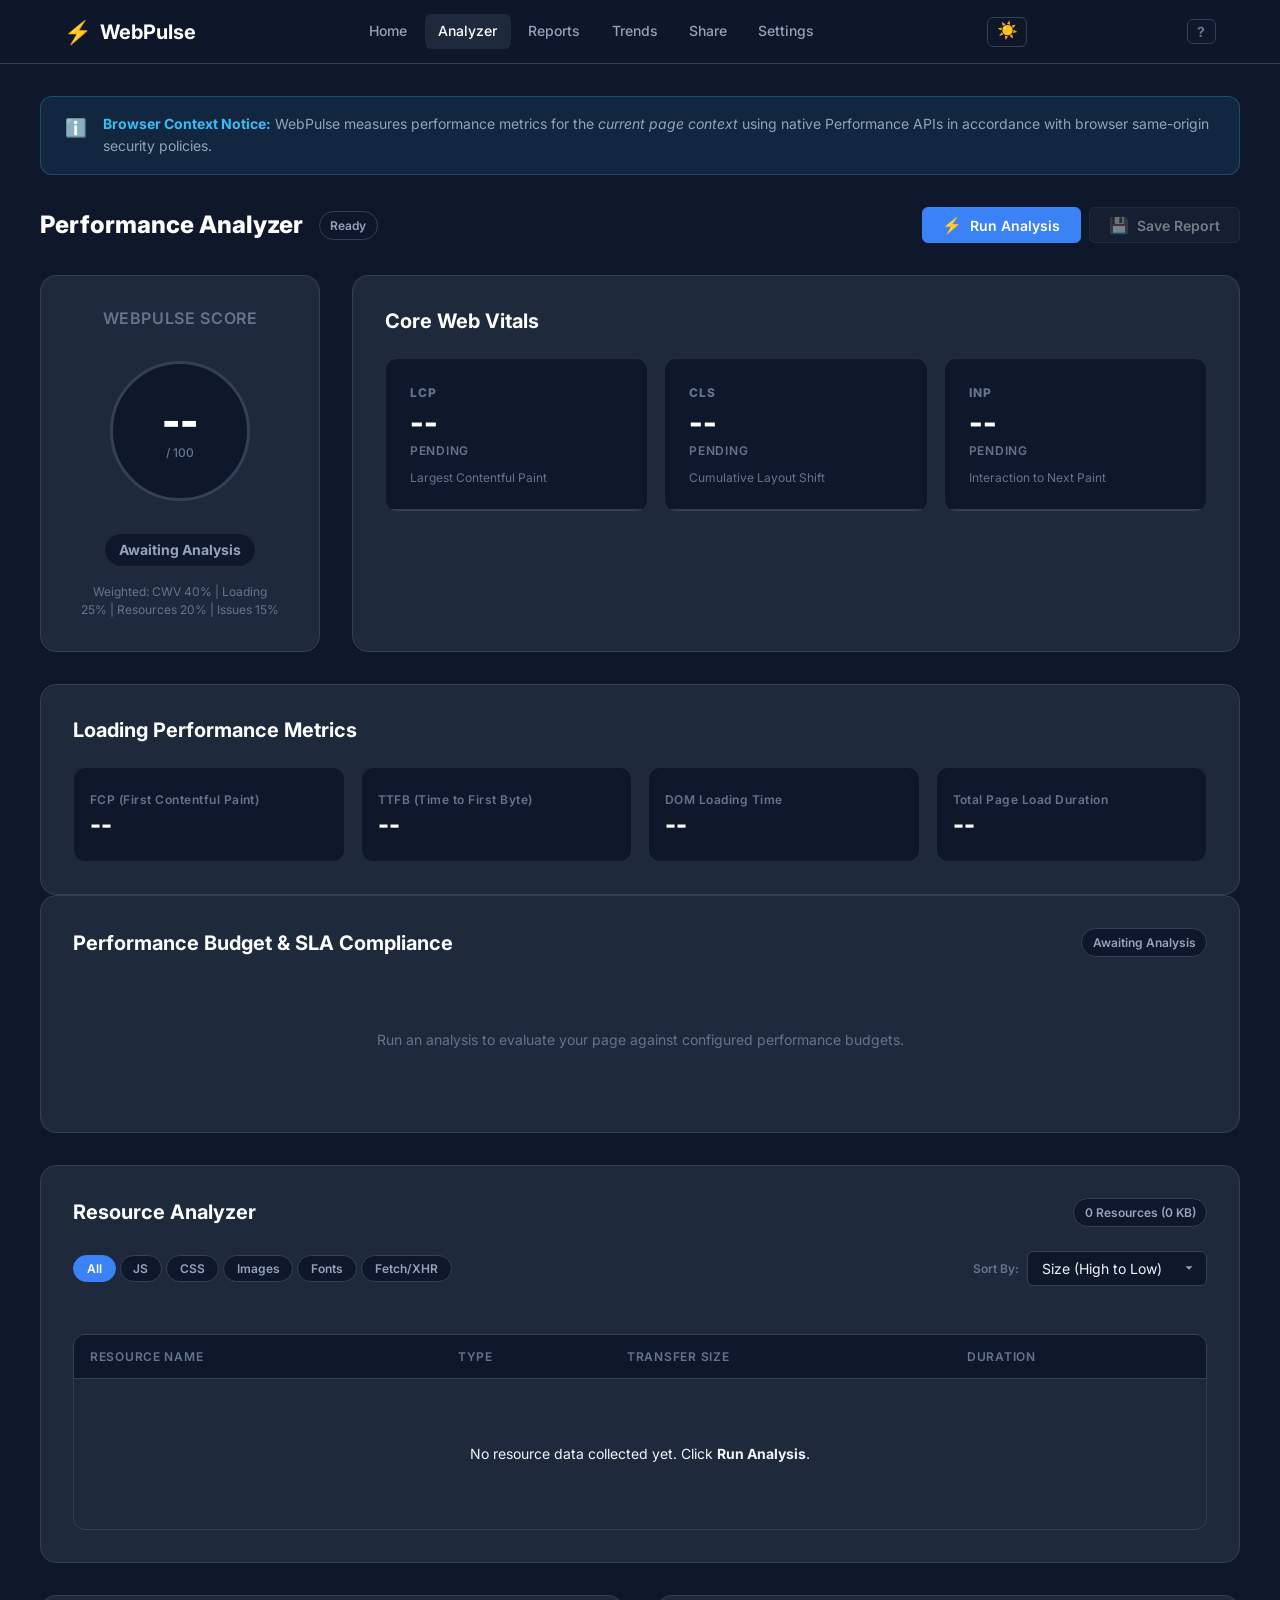
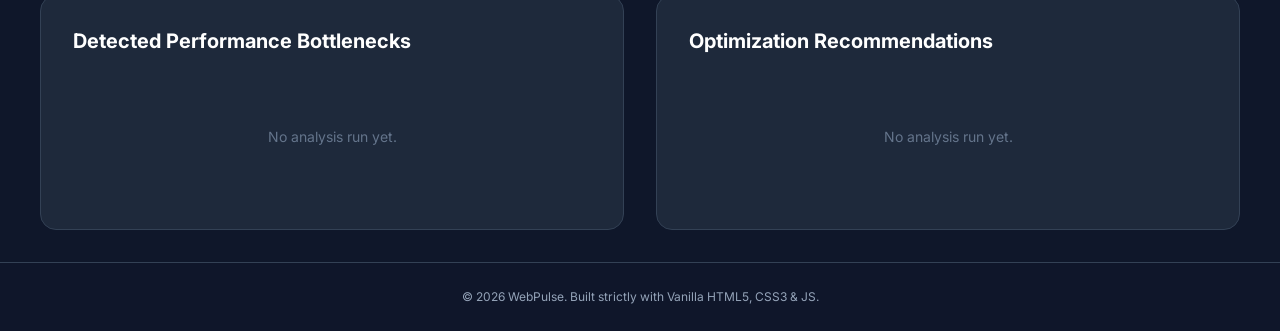
==== commit 1df949bb: "feat: Performance Budgeting, Throttling Simulator & Code Remediations" ====
--- a/analyzer.html
+++ b/analyzer.html
@@ -68,6 +68,9 @@
                 </div>
             </section>
 
+            <!-- Network & Device Profile Throttling Simulator (Day 7) -->
+            <div id="throttlingPanelContainer"></div>
+
             <!-- Score & Highlights Grid -->
             <div class="grid-layout top-overview-grid">
                 <!-- Performance Score Gauge Card -->
@@ -130,6 +133,15 @@
                         <span class="loading-value" id="pageLoadVal">--</span>
                     </div>
                 </div>
+            </section>
+
+            <!-- Performance Budget & SLA Compliance Card (Day 7) -->
+            <section class="card budget-card" id="budgetCardContainer">
+                <div class="card-header-flex">
+                    <h2>Performance Budget &amp; SLA Compliance</h2>
+                    <span class="status-badge status-good">Awaiting Analysis</span>
+                </div>
+                <div class="empty-state">Run an analysis to evaluate your page against configured performance budgets.</div>
             </section>
 
             <!-- Resource Analyzer Section -->
@@ -220,6 +232,9 @@
     <script src="js/performance.js"></script>
     <script src="js/resources.js"></script>
     <script src="js/scoring.js"></script>
+    <script src="js/budgets.js"></script>
+    <script src="js/throttling.js"></script>
+    <script src="js/remediations.js"></script>
     <script src="js/recommendations.js"></script>
     <script src="js/storage.js"></script>
     <script src="js/export.js"></script>
--- a/css/style.css
+++ b/css/style.css
@@ -728,3 +728,301 @@
     .brand-logo { font-size: var(--font-base); }
     .card { padding: var(--space-sm) var(--space-md); }
 }
+
+/* ═══════════════════════════════════════════════════════════
+   Day 7 Additions
+   ═══════════════════════════════════════════════════════════ */
+
+/* ─── Button Ripple ──────────────────────────────────────── */
+.btn { position: relative; overflow: hidden; }
+
+@keyframes rippleExpand {
+    to { transform: scale(4); opacity: 0; }
+}
+
+.btn-ripple {
+    position: absolute;
+    border-radius: 50%;
+    background: rgba(255, 255, 255, 0.25);
+    transform: scale(0);
+    pointer-events: none;
+    animation: rippleExpand 0.55s ease-out forwards;
+}
+
+/* ─── Scroll Reveal ──────────────────────────────────────── */
+.scroll-hidden {
+    opacity: 0;
+    transform: translateY(22px);
+    transition: opacity 0.45s ease, transform 0.45s ease;
+}
+.scroll-revealed {
+    opacity: 1 !important;
+    transform: translateY(0) !important;
+}
+
+/* ─── Keyboard Shortcuts Overlay ────────────────────────── */
+.shortcuts-overlay {
+    position: fixed;
+    inset: 0;
+    background: rgba(0, 0, 0, 0.55);
+    backdrop-filter: blur(6px);
+    -webkit-backdrop-filter: blur(6px);
+    z-index: 1000;
+    display: flex;
+    align-items: center;
+    justify-content: center;
+    opacity: 0;
+    pointer-events: none;
+    transition: opacity 0.2s ease;
+}
+.shortcuts-overlay.shortcuts-open {
+    opacity: 1;
+    pointer-events: all;
+}
+
+.shortcuts-panel {
+    background: var(--bg-card);
+    border: 1px solid var(--border-color);
+    border-radius: var(--radius-xl);
+    width: min(560px, 92vw);
+    box-shadow: var(--shadow-lg), 0 0 0 1px rgba(255,255,255,0.04);
+    overflow: hidden;
+    transform: translateY(12px) scale(0.97);
+    transition: transform 0.25s ease;
+}
+.shortcuts-overlay.shortcuts-open .shortcuts-panel {
+    transform: translateY(0) scale(1);
+}
+
+.shortcuts-header {
+    display: flex;
+    align-items: center;
+    justify-content: space-between;
+    padding: var(--space-lg) var(--space-xl);
+    border-bottom: 1px solid var(--border-color);
+}
+.shortcuts-header h2 {
+    font-size: var(--font-lg);
+    font-weight: 700;
+    color: var(--text-bright);
+    margin: 0;
+}
+.shortcuts-close {
+    background: var(--bg-dark);
+    border: 1px solid var(--border-color);
+    border-radius: var(--radius-sm);
+    color: var(--text-muted);
+    cursor: pointer;
+    font-size: 1rem;
+    padding: 0.3rem 0.55rem;
+    transition: all var(--transition-base);
+}
+.shortcuts-close:hover { background: var(--bg-card-hover); color: var(--text-bright); }
+
+.shortcuts-body {
+    padding: var(--space-lg) var(--space-xl);
+    display: grid;
+    grid-template-columns: 1fr 1fr;
+    gap: var(--space-xl);
+}
+
+.shortcuts-group-title {
+    font-size: var(--font-xs);
+    font-weight: 700;
+    text-transform: uppercase;
+    letter-spacing: 0.08em;
+    color: var(--text-dimmed);
+    margin-bottom: var(--space-sm);
+}
+
+.shortcut-row {
+    display: flex;
+    align-items: center;
+    gap: var(--space-sm);
+    font-size: var(--font-sm);
+    color: var(--text-muted);
+    padding: 0.3rem 0;
+}
+.shortcut-row span { margin-left: auto; text-align: right; }
+.shortcut-row kbd {
+    display: inline-flex;
+    align-items: center;
+    justify-content: center;
+    background: var(--bg-dark);
+    border: 1px solid var(--border-color);
+    border-bottom-width: 2px;
+    border-radius: var(--radius-xs);
+    color: var(--text-main);
+    font-family: var(--font-family);
+    font-size: var(--font-xs);
+    font-weight: 600;
+    min-width: 28px;
+    padding: 0.15rem 0.45rem;
+    white-space: nowrap;
+}
+
+/* Shortcuts hint button in header */
+.shortcuts-hint-btn {
+    background: var(--bg-dark);
+    border: 1px solid var(--border-color);
+    border-radius: var(--radius-sm);
+    color: var(--text-dimmed);
+    cursor: pointer;
+    font-family: var(--font-family);
+    font-size: var(--font-sm);
+    font-weight: 700;
+    line-height: 1;
+    padding: 0.3rem 0.6rem;
+    transition: all var(--transition-base);
+}
+.shortcuts-hint-btn:hover {
+    background: var(--bg-card);
+    border-color: #475569;
+    color: var(--text-main);
+}
+
+@media (max-width: 480px) {
+    .shortcuts-body { grid-template-columns: 1fr; }
+}
+
+/* ─── Comparison Table (Day 7 upgrade) ──────────────────── */
+.comparison-table-wrap {
+    overflow-x: auto;
+    border-radius: var(--radius-md);
+    border: 1px solid var(--border-color);
+    margin-top: var(--space-md);
+}
+
+.comparison-table {
+    width: 100%;
+    border-collapse: collapse;
+    font-size: var(--font-sm);
+}
+
+.comparison-table thead {
+    background: var(--bg-dark);
+    border-bottom: 1px solid var(--border-color);
+}
+
+.comparison-table th {
+    padding: var(--space-md) var(--space-lg);
+    text-align: center;
+    color: var(--text-dimmed);
+    font-size: var(--font-xs);
+    font-weight: 600;
+    text-transform: uppercase;
+    letter-spacing: 0.06em;
+}
+.cmp-th-metric { text-align: left; }
+
+.cmp-report-label {
+    display: inline-flex;
+    align-items: center;
+    justify-content: center;
+    width: 26px;
+    height: 26px;
+    border-radius: 50%;
+    font-size: var(--font-xs);
+    font-weight: 800;
+    margin: 0 auto var(--space-xs);
+}
+.cmp-label-a { background: rgba(59, 130, 246, 0.2); color: var(--primary); border: 1px solid rgba(59,130,246,0.4); }
+.cmp-label-b { background: rgba(139, 92, 246, 0.2); color: #a78bfa;       border: 1px solid rgba(139,92,246,0.4);  }
+
+.cmp-report-name {
+    color: var(--text-main);
+    font-weight: 600;
+    font-size: var(--font-sm);
+    margin-bottom: 2px;
+    max-width: 160px;
+    overflow: hidden;
+    text-overflow: ellipsis;
+    white-space: nowrap;
+}
+.cmp-report-date { font-size: var(--font-xs); color: var(--text-dimmed); }
+
+.cmp-row td { padding: var(--space-sm) var(--space-lg); border-bottom: 1px solid var(--border-subtle); vertical-align: middle; }
+.cmp-row:last-child td { border-bottom: none; }
+.cmp-row-even { background: rgba(30, 41, 59, 0.4); }
+.cmp-row:hover td { background: rgba(59, 130, 246, 0.05); }
+
+.cmp-metric-name { color: var(--text-muted); font-weight: 500; white-space: nowrap; }
+.cmp-metric-val  { text-align: center; font-weight: 600; color: var(--text-bright); font-variant-numeric: tabular-nums; }
+.cmp-metric-delta { text-align: center; }
+
+/* Delta badges */
+.delta-badge {
+    display: inline-flex;
+    align-items: center;
+    gap: 3px;
+    font-size: var(--font-xs);
+    font-weight: 700;
+    padding: 0.2rem 0.55rem;
+    border-radius: var(--radius-full);
+    white-space: nowrap;
+}
+.delta-better { background: var(--good-bg); color: var(--good); border: 1px solid rgba(34,197,94,0.3); }
+.delta-worse  { background: var(--poor-bg); color: var(--poor); border: 1px solid rgba(239,68,68,0.3); }
+.delta-neutral { background: var(--bg-dark); color: var(--text-dimmed); border: 1px solid var(--border-subtle); }
+
+/* Winner banner */
+.comparison-winner {
+    display: flex;
+    align-items: center;
+    gap: var(--space-sm);
+    padding: var(--space-md) var(--space-lg);
+    border-radius: var(--radius-md);
+    font-size: var(--font-sm);
+    font-weight: 600;
+    margin-bottom: var(--space-md);
+}
+.comparison-winner.winner-a,
+.comparison-winner.winner-b { background: rgba(59, 130, 246, 0.1); border: 1px solid rgba(59, 130, 246, 0.25); color: var(--info); }
+.comparison-winner.tie { background: var(--good-bg); border: 1px solid rgba(34,197,94,0.3); color: var(--good); }
+.comparison-winner strong { color: inherit; }
+
+/* ─── Hero Stat Counter Strip ────────────────────────────── */
+.hero-stats-strip {
+    display: flex;
+    align-items: center;
+    gap: var(--space-xl);
+    flex-wrap: wrap;
+    justify-content: center;
+    margin-top: var(--space-sm);
+    animation: heroFadeUp 0.6s ease both 0.4s;
+}
+
+.hero-stat-item {
+    display: flex;
+    flex-direction: column;
+    align-items: center;
+    gap: 2px;
+}
+
+.hero-stat-value {
+    font-size: var(--font-xl);
+    font-weight: 800;
+    color: var(--text-bright);
+    font-variant-numeric: tabular-nums;
+    line-height: 1;
+}
+
+.hero-stat-label {
+    font-size: var(--font-xs);
+    color: var(--text-dimmed);
+    text-transform: uppercase;
+    letter-spacing: 0.07em;
+    font-weight: 500;
+}
+
+.hero-stats-divider {
+    width: 1px;
+    height: 36px;
+    background: var(--border-color);
+    flex-shrink: 0;
+}
+
+@media (max-width: 480px) {
+    .hero-stat-item:nth-child(n+4) { display: none; }
+    .hero-stats-divider:nth-child(n+4) { display: none; }
+}
--- a/css/analyzer.css
+++ b/css/analyzer.css
@@ -535,3 +535,218 @@
     .filter-group { gap: 4px; }
     .filter-btn { font-size: 0.65rem; padding: 0.25rem 0.6rem; }
 }
+
+/* ─── Day 7: Throttling Simulator ───────────────────────────── */
+.throttling-card {
+    margin-bottom: var(--space-lg);
+    background: linear-gradient(135deg, var(--bg-card) 0%, rgba(30, 41, 59, 0.4) 100%);
+    border: 1px solid var(--border-color);
+}
+.header-with-badge {
+    display: flex;
+    align-items: center;
+    gap: var(--space-md);
+    flex-wrap: wrap;
+}
+.throttling-desc {
+    font-size: var(--font-xs);
+    color: var(--text-muted);
+    margin-bottom: var(--space-md);
+}
+.throttling-controls-grid {
+    display: grid;
+    grid-template-columns: repeat(auto-fit, minmax(260px, 1fr));
+    gap: var(--space-md);
+    margin-bottom: var(--space-md);
+}
+.control-group {
+    display: flex;
+    flex-direction: column;
+    gap: 4px;
+}
+.control-group label {
+    font-size: var(--font-xs);
+    font-weight: 600;
+    color: var(--text-bright);
+}
+.sim-results-grid {
+    display: grid;
+    grid-template-columns: repeat(auto-fit, minmax(130px, 1fr));
+    gap: var(--space-sm);
+    background: var(--bg-dark);
+    padding: var(--space-md);
+    border-radius: var(--radius-sm);
+    border: 1px solid var(--border-subtle);
+    animation: fadeIn 0.3s ease both;
+}
+.sim-result-box {
+    display: flex;
+    flex-direction: column;
+    gap: 2px;
+}
+.sim-lbl {
+    font-size: 0.7rem;
+    color: var(--text-dimmed);
+    text-transform: uppercase;
+    letter-spacing: 0.03em;
+}
+.sim-val {
+    font-size: var(--font-md);
+    font-weight: 700;
+    color: var(--text-bright);
+}
+.sim-val small {
+    font-size: 0.75rem;
+    font-weight: 500;
+    margin-left: 4px;
+}
+.sim-placeholder-tip {
+    font-size: var(--font-xs);
+    color: var(--text-muted);
+    background: var(--bg-dark);
+    padding: var(--space-md);
+    border-radius: var(--radius-sm);
+    border: 1px dashed var(--border-subtle);
+}
+
+/* ─── Day 7: Performance Budgeting & SLA Card ──────────────── */
+.budget-card {
+    margin-bottom: var(--space-lg);
+}
+.budget-summary-strip {
+    display: grid;
+    grid-template-columns: repeat(4, 1fr);
+    gap: var(--space-sm);
+    margin-bottom: var(--space-md);
+    background: var(--bg-dark);
+    padding: var(--space-md);
+    border-radius: var(--radius-sm);
+    border: 1px solid var(--border-subtle);
+}
+.budget-summary-item {
+    display: flex;
+    flex-direction: column;
+    align-items: center;
+    text-align: center;
+}
+.budget-summary-val {
+    font-size: var(--font-lg);
+    font-weight: 800;
+    color: var(--text-bright);
+}
+.budget-summary-lbl {
+    font-size: 0.68rem;
+    color: var(--text-muted);
+    text-transform: uppercase;
+}
+.budget-items-list {
+    display: flex;
+    flex-direction: column;
+    gap: var(--space-md);
+}
+.budget-item-row {
+    display: flex;
+    flex-direction: column;
+    gap: 6px;
+    padding-bottom: var(--space-sm);
+    border-bottom: 1px solid var(--border-subtle);
+}
+.budget-item-row:last-child {
+    border-bottom: none;
+    padding-bottom: 0;
+}
+.budget-item-info {
+    display: flex;
+    justify-content: space-between;
+    align-items: center;
+}
+.budget-item-title {
+    display: flex;
+    align-items: center;
+    gap: var(--space-sm);
+}
+.budget-name {
+    font-size: var(--font-xs);
+    font-weight: 600;
+    color: var(--text-bright);
+}
+.budget-status-pill {
+    font-size: 0.65rem;
+    font-weight: 700;
+    padding: 1px 6px;
+    border-radius: var(--radius-full);
+}
+.pill-good { background: rgba(34, 197, 94, 0.15); color: var(--good); border: 1px solid rgba(34, 197, 94, 0.3); }
+.pill-needs { background: rgba(234, 179, 8, 0.15); color: var(--needs-improvement); border: 1px solid rgba(234, 179, 8, 0.3); }
+.pill-poor { background: rgba(239, 68, 68, 0.15); color: var(--danger); border: 1px solid rgba(239, 68, 68, 0.3); }
+
+.budget-item-val {
+    font-size: var(--font-xs);
+    color: var(--text-muted);
+}
+.budget-delta {
+    font-size: 0.7rem;
+    color: var(--text-dimmed);
+    margin-left: 6px;
+}
+.budget-progress-track {
+    height: 6px;
+    background: var(--bg-dark);
+    border-radius: var(--radius-full);
+    overflow: hidden;
+    position: relative;
+}
+.budget-progress-bar {
+    height: 100%;
+    border-radius: var(--radius-full);
+    transition: width 0.4s ease;
+}
+.bg-good { background: var(--good); }
+.bg-needs { background: var(--needs-improvement); }
+.bg-poor { background: var(--danger); }
+
+/* ─── Day 7: Remediation Code Snippet Boxes ─────────────────── */
+.rec-snippet-box {
+    margin-top: var(--space-sm);
+    background: var(--bg-card);
+    border: 1px solid var(--border-color);
+    border-radius: var(--radius-sm);
+    padding: var(--space-sm) var(--space-md);
+}
+.rec-snippet-header {
+    display: flex;
+    justify-content: space-between;
+    align-items: center;
+    margin-bottom: 4px;
+}
+.rec-snippet-type {
+    font-size: 0.7rem;
+    font-weight: 700;
+    text-transform: uppercase;
+    color: var(--primary);
+}
+.copy-snippet-btn {
+    padding: 0.15rem 0.5rem;
+    font-size: 0.7rem;
+}
+.btn-copied {
+    background: var(--good-bg) !important;
+    color: var(--good) !important;
+    border-color: var(--good) !important;
+}
+.rec-snippet-code {
+    font-family: monospace;
+    font-size: 0.75rem;
+    color: #e2e8f0;
+    background: #0f172a;
+    padding: 8px 12px;
+    border-radius: 4px;
+    overflow-x: auto;
+    margin: 4px 0;
+    white-space: pre-wrap;
+}
+.rec-snippet-hint {
+    font-size: 0.7rem;
+    color: var(--text-dimmed);
+    margin-top: 4px;
+}
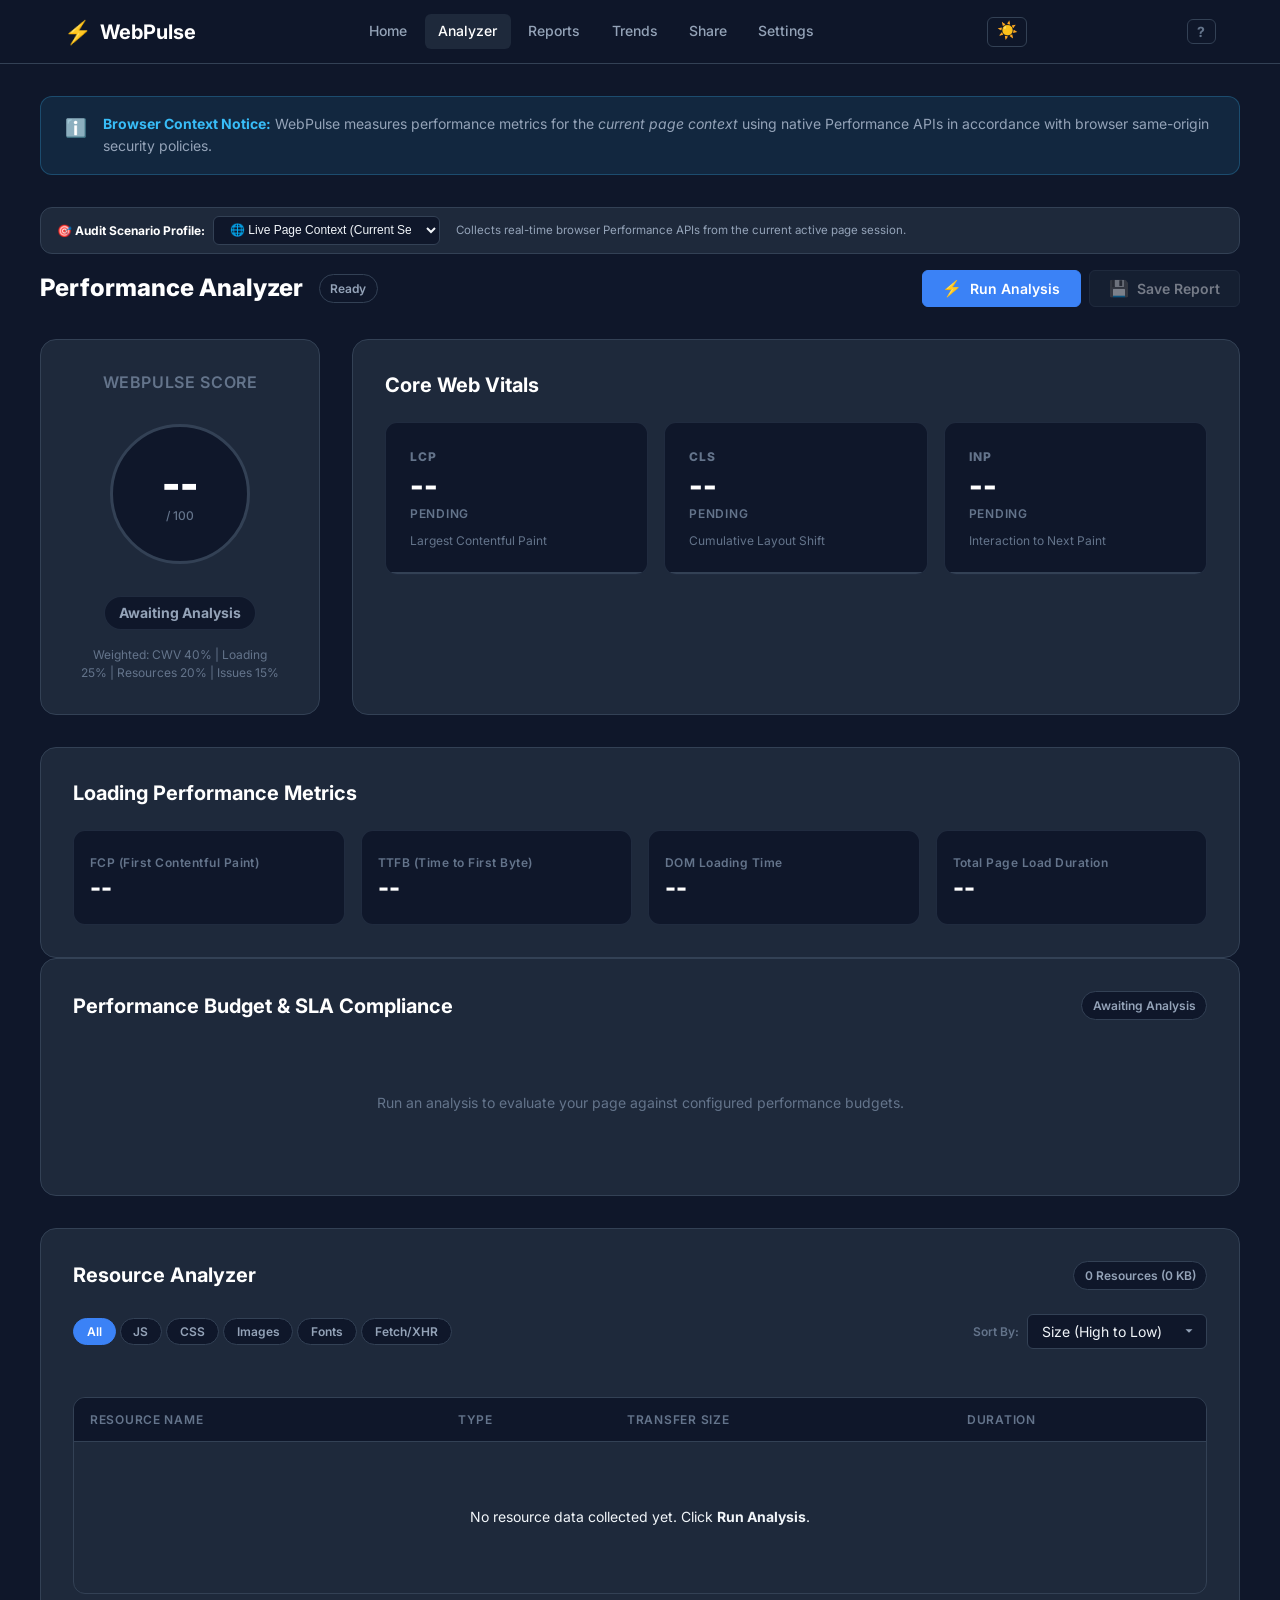
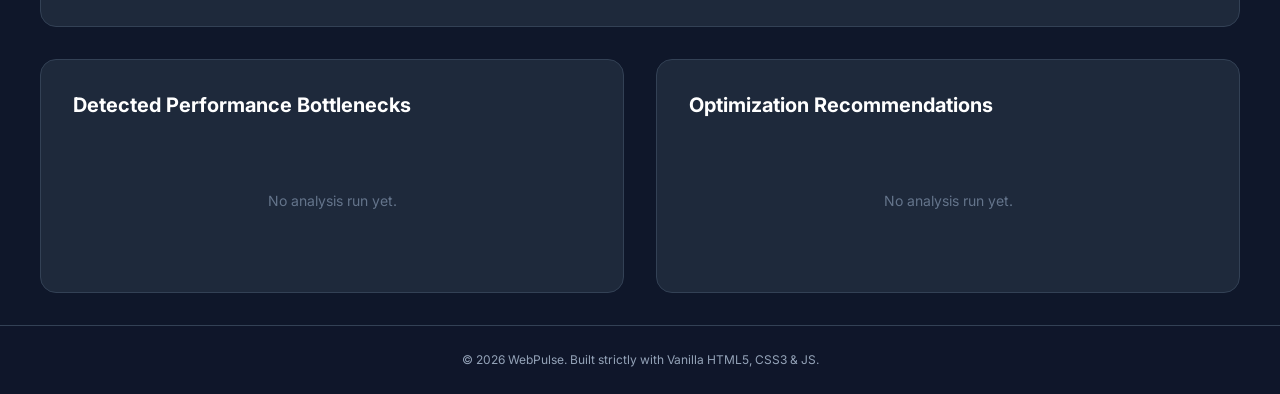
==== commit d9ea2a9d: "feat: Synthetic Presets, Best Practices Engine, IndexedDB & SVG Badges" ====
--- a/analyzer.html
+++ b/analyzer.html
@@ -8,6 +8,8 @@
     <!-- CSS Design System -->
     <link rel="stylesheet" href="css/style.css">
     <link rel="stylesheet" href="css/analyzer.css">
+    <link rel="stylesheet" href="css/waterfall.css">
+    <link rel="stylesheet" href="css/audits.css">
 </head>
 <body>
     <!-- Header & Navigation -->
@@ -40,6 +42,25 @@
                 </div>
             </div>
 
+            <!-- Synthetic Scenario & Audit Profile Preset Bar (Day 10) -->
+            <div class="preset-bar-wrapper">
+                <div class="preset-bar-left">
+                    <span class="preset-bar-label">🎯 Audit Scenario Profile:</span>
+                    <div class="preset-select-wrapper">
+                        <select id="scenarioPresetSelect" class="preset-select">
+                            <option value="live">🌐 Live Page Context (Current Session)</option>
+                            <option value="ecommerce">🛒 E-Commerce Storefront (Heavy Assets)</option>
+                            <option value="saas_spa">💻 SaaS Web Application (JS Heavy SPA)</option>
+                            <option value="news_media">📰 News &amp; Media Publication (Ads &amp; Fonts)</option>
+                            <option value="jamstack_blog">⚡ Optimized Jamstack Blog (Top Performance)</option>
+                        </select>
+                    </div>
+                </div>
+                <div class="preset-desc-text" id="presetDescText">
+                    Collects real-time browser Performance APIs from the current active page session.
+                </div>
+            </div>
+
             <!-- Controls Toolbar -->
             <section class="toolbar-section">
                 <div class="toolbar-left">
@@ -63,6 +84,9 @@
                         </button>
                         <button class="btn btn-secondary btn-sm" id="exportPrintBtn" title="Print / Save as PDF">
                             <span class="btn-icon">🖨️</span> PDF
+                        </button>
+                        <button class="btn btn-secondary btn-sm" id="exportBadgeBtn" title="Generate SVG Status Badge &amp; CI/CD SLA">
+                            <span class="btn-icon">🏷️</span> Badge
                         </button>
                     </div>
                 </div>
@@ -198,6 +222,15 @@
                 </div>
             </section>
 
+            <!-- Interactive Network Waterfall Visualizer (Day 8) -->
+            <div id="waterfallCardContainer"></div>
+
+            <!-- Origin Breakdown & Main-Thread Diagnostics (Day 8) -->
+            <div id="originDiagnosticsContainer"></div>
+
+            <!-- Best Practices, Security & SEO Audit Card (Day 10) -->
+            <div id="auditsCardContainer"></div>
+
             <!-- Issues & Recommendations Grid -->
             <div class="grid-layout bottom-diagnostics-grid">
                 <!-- Detected Issues Card -->
@@ -236,8 +269,13 @@
     <script src="js/throttling.js"></script>
     <script src="js/remediations.js"></script>
     <script src="js/recommendations.js"></script>
+    <script src="js/presets.js"></script>
+    <script src="js/audits.js"></script>
+    <script src="js/idb-storage.js"></script>
+    <script src="js/badge-generator.js"></script>
     <script src="js/storage.js"></script>
     <script src="js/export.js"></script>
+    <script src="js/waterfall.js"></script>
     <script src="js/analyzer.js"></script>
 </body>
 </html>
--- a/css/waterfall.css
+++ b/css/waterfall.css
@@ -0,0 +1,535 @@
+/* ═══════════════════════════════════════════════════════════
+   waterfall.css — WebPulse Network Waterfall & Timeline Styles
+   Day 8 Feature
+   ═══════════════════════════════════════════════════════════ */
+
+/* ─── Waterfall Card Section ────────────────────────────────── */
+.waterfall-card {
+    margin-top: var(--space-xl);
+    overflow: hidden;
+}
+
+.waterfall-header-title {
+    display: flex;
+    align-items: center;
+    gap: var(--space-md);
+}
+
+.waterfall-legend {
+    display: flex;
+    align-items: center;
+    gap: var(--space-md);
+    flex-wrap: wrap;
+}
+
+.legend-item {
+    display: flex;
+    align-items: center;
+    gap: 6px;
+    font-size: var(--font-xs);
+    color: var(--text-muted);
+}
+
+.legend-box {
+    width: 12px;
+    height: 12px;
+    border-radius: 2px;
+    display: inline-block;
+}
+
+/* Phase Colors */
+.phase-stalled  { background: #64748b; }
+.phase-dns      { background: #f59e0b; }
+.phase-connect  { background: #06b6d4; }
+.phase-ttfb     { background: #8b5cf6; }
+.phase-download { background: #3b82f6; }
+
+/* ─── Controls Toolbar ──────────────────────────────────────── */
+.waterfall-controls {
+    display: flex;
+    align-items: center;
+    justify-content: space-between;
+    gap: var(--space-md);
+    margin-bottom: var(--space-lg);
+    background: var(--bg-dark);
+    padding: var(--space-md);
+    border-radius: var(--radius-md);
+    border: 1px solid var(--border-subtle);
+    flex-wrap: wrap;
+}
+
+.waterfall-search-box {
+    display: flex;
+    align-items: center;
+    background: var(--bg-card);
+    border: 1px solid var(--border-color);
+    border-radius: var(--radius-full);
+    padding: 0.25rem 0.75rem;
+    flex: 1;
+    min-width: 220px;
+}
+
+.waterfall-search-box .search-icon {
+    font-size: 0.85rem;
+    margin-right: 6px;
+    opacity: 0.7;
+}
+
+.waterfall-search-box input {
+    background: transparent;
+    border: none;
+    outline: none;
+    color: var(--text-bright);
+    font-size: var(--font-xs);
+    width: 100%;
+}
+
+.waterfall-filter-pills {
+    display: flex;
+    align-items: center;
+    gap: 4px;
+    flex-wrap: wrap;
+}
+
+.wf-pill {
+    background: transparent;
+    border: 1px solid var(--border-color);
+    color: var(--text-muted);
+    font-size: var(--font-xs);
+    font-weight: 600;
+    padding: 0.25rem 0.65rem;
+    border-radius: var(--radius-full);
+    cursor: pointer;
+    transition: all var(--transition-base);
+}
+.wf-pill:hover {
+    background: var(--bg-card-hover);
+    color: var(--text-bright);
+}
+.wf-pill.active {
+    background: var(--primary);
+    border-color: var(--primary);
+    color: #fff;
+}
+
+.waterfall-control-group {
+    display: flex;
+    align-items: center;
+    gap: var(--space-xs);
+    flex-shrink: 0;
+}
+
+/* ─── Waterfall Graphic Area & Grid Scale ────────────────────── */
+.waterfall-container {
+    background: var(--bg-dark);
+    border: 1px solid var(--border-subtle);
+    border-radius: var(--radius-md);
+    overflow-x: auto;
+    position: relative;
+}
+
+.waterfall-scroll-wrapper {
+    min-width: 100%;
+    position: relative;
+}
+
+.waterfall-timeline-header {
+    display: flex;
+    align-items: center;
+    background: rgba(15, 23, 42, 0.9);
+    border-bottom: 2px solid var(--border-color);
+    font-size: var(--font-xs);
+    font-weight: 700;
+    color: var(--text-muted);
+    height: 38px;
+    position: sticky;
+    top: 0;
+    z-index: 5;
+}
+
+.wf-col-name {
+    width: 220px;
+    min-width: 220px;
+    padding: 0 var(--space-md);
+    display: flex;
+    align-items: center;
+    gap: 8px;
+    white-space: nowrap;
+    overflow: hidden;
+    text-overflow: ellipsis;
+}
+
+.wf-col-meta {
+    width: 140px;
+    min-width: 140px;
+    padding: 0 var(--space-sm);
+    display: flex;
+    align-items: center;
+    gap: 8px;
+    font-size: 0.72rem;
+}
+
+.wf-col-bars {
+    flex: 1;
+    position: relative;
+    height: 100%;
+    display: flex;
+    align-items: center;
+}
+
+.wf-ticks-grid {
+    position: absolute;
+    top: 0;
+    left: 0;
+    right: 0;
+    bottom: 0;
+}
+
+.wf-tick {
+    position: absolute;
+    top: 0;
+    bottom: 0;
+    border-left: 1px dashed var(--border-subtle);
+    pointer-events: none;
+}
+
+.wf-tick-label {
+    position: absolute;
+    top: 10px;
+    left: 4px;
+    font-size: 0.65rem;
+    color: var(--text-dimmed);
+    font-family: monospace;
+}
+
+/* ─── Waterfall Body & Rows ─────────────────────────────────── */
+.waterfall-body {
+    position: relative;
+    display: flex;
+    flex-direction: column;
+}
+
+.wf-row {
+    display: flex;
+    align-items: center;
+    border-bottom: 1px solid var(--border-subtle);
+    height: 36px;
+    transition: background var(--transition-fast);
+    cursor: pointer;
+}
+.wf-row:hover {
+    background: rgba(59, 130, 246, 0.08);
+}
+
+.wf-type-badge {
+    font-size: 0.6rem;
+    font-weight: 800;
+    padding: 1px 5px;
+    border-radius: 3px;
+    text-transform: uppercase;
+}
+
+.wf-filename {
+    font-family: monospace;
+    font-size: 0.75rem;
+    color: var(--text-bright);
+    white-space: nowrap;
+    overflow: hidden;
+    text-overflow: ellipsis;
+}
+
+.wf-size { color: var(--text-muted); font-weight: 600; }
+.wf-duration { color: var(--text-dimmed); }
+
+.wf-bar-track {
+    width: 100%;
+    height: 18px;
+    position: relative;
+}
+
+.wf-bar-wrapper {
+    position: absolute;
+    top: 2px;
+    bottom: 2px;
+    display: flex;
+    border-radius: 3px;
+    overflow: hidden;
+    box-shadow: 0 1px 4px rgba(0, 0, 0, 0.3);
+    min-width: 3px;
+}
+
+.wf-bar-segment {
+    height: 100%;
+    transition: opacity var(--transition-fast);
+}
+.wf-bar-wrapper:hover .wf-bar-segment {
+    filter: brightness(1.2);
+}
+
+/* Milestone Lines Overlay */
+.wf-milestone-overlay {
+    position: absolute;
+    top: 0;
+    left: 0;
+    right: 0;
+    bottom: 0;
+    pointer-events: none;
+    z-index: 4;
+}
+
+.wf-milestone-line {
+    position: absolute;
+    top: 0;
+    bottom: 0;
+    width: 2px;
+}
+
+.wf-milestone-tag {
+    position: absolute;
+    top: -24px;
+    left: -18px;
+    font-size: 0.65rem;
+    font-weight: 800;
+    padding: 1px 5px;
+    border-radius: 3px;
+    color: #fff;
+    white-space: nowrap;
+}
+
+.ms-fcp { background: var(--primary); }
+.ms-fcp .wf-milestone-tag { background: var(--primary); }
+
+.ms-lcp { background: var(--good); }
+.ms-lcp .wf-milestone-tag { background: var(--good); }
+
+.ms-dom { background: var(--needs-improvement); }
+.ms-dom .wf-milestone-tag { background: var(--needs-improvement); }
+
+.ms-load { background: var(--danger); }
+.ms-load .wf-milestone-tag { background: var(--danger); }
+
+/* ─── Domain Origin & Main-Thread Diagnostics ────────────────── */
+.origin-diagnostics-grid {
+    margin-top: var(--space-xl);
+}
+
+.origin-list {
+    display: flex;
+    flex-direction: column;
+    gap: var(--space-md);
+    margin-top: var(--space-md);
+}
+
+.origin-row {
+    display: flex;
+    flex-direction: column;
+    gap: 4px;
+    padding-bottom: var(--space-sm);
+    border-bottom: 1px solid var(--border-subtle);
+}
+.origin-row:last-child { border-bottom: none; }
+
+.origin-info {
+    display: flex;
+    justify-content: space-between;
+    align-items: center;
+}
+
+.origin-domain {
+    font-size: var(--font-xs);
+    font-weight: 700;
+    color: var(--text-bright);
+    font-family: monospace;
+}
+
+.origin-meta {
+    font-size: 0.7rem;
+    color: var(--text-dimmed);
+}
+
+.origin-progress-container {
+    display: flex;
+    align-items: center;
+    gap: var(--space-md);
+}
+
+.origin-progress-bar {
+    flex: 1;
+    height: 8px;
+    background: var(--bg-dark);
+    border-radius: var(--radius-full);
+    overflow: hidden;
+}
+
+.origin-progress-fill {
+    height: 100%;
+    background: linear-gradient(90deg, var(--primary), #8b5cf6);
+    border-radius: var(--radius-full);
+}
+
+.origin-size-pct {
+    font-size: 0.72rem;
+    font-weight: 600;
+    color: var(--text-muted);
+    width: 100px;
+    text-align: right;
+}
+
+.card-subtitle {
+    font-size: var(--font-xs);
+    color: var(--text-dimmed);
+    margin-bottom: var(--space-md);
+}
+
+/* ─── Inspector Drawer Modal ────────────────────────────────── */
+.waterfall-inspector-drawer {
+    position: fixed;
+    top: 0;
+    left: 0;
+    right: 0;
+    bottom: 0;
+    z-index: 1000;
+    display: flex;
+    align-items: center;
+    justify-content: center;
+    padding: var(--space-md);
+}
+.waterfall-inspector-drawer.hidden { display: none; }
+
+.inspector-backdrop {
+    position: absolute;
+    top: 0;
+    left: 0;
+    right: 0;
+    bottom: 0;
+    background: rgba(15, 23, 42, 0.75);
+    backdrop-filter: blur(6px);
+}
+
+.inspector-modal-content {
+    position: relative;
+    z-index: 1001;
+    width: 100%;
+    max-width: 640px;
+    background: var(--bg-card);
+    border: 1px solid var(--border-color);
+    box-shadow: var(--shadow-2xl);
+    animation: zoomIn 0.25s ease both;
+}
+
+.inspector-header {
+    display: flex;
+    justify-content: space-between;
+    align-items: center;
+    border-bottom: 1px solid var(--border-subtle);
+    padding-bottom: var(--space-sm);
+    margin-bottom: var(--space-md);
+}
+
+.inspector-header h3 {
+    font-size: var(--font-md);
+    margin: 0;
+}
+
+.btn-close-modal {
+    background: transparent;
+    border: none;
+    color: var(--text-muted);
+    font-size: 1.5rem;
+    cursor: pointer;
+    line-height: 1;
+}
+
+.inspector-url-box {
+    display: flex;
+    align-items: center;
+    gap: var(--space-sm);
+    background: var(--bg-dark);
+    padding: var(--space-sm) var(--space-md);
+    border-radius: var(--radius-sm);
+    margin-bottom: var(--space-md);
+    border: 1px solid var(--border-subtle);
+}
+
+.inspector-full-url {
+    font-size: 0.75rem;
+    color: var(--text-bright);
+    word-break: break-all;
+}
+
+.inspector-grid {
+    display: grid;
+    grid-template-columns: repeat(3, 1fr);
+    gap: var(--space-md);
+    margin-bottom: var(--space-lg);
+}
+
+.inspector-metric {
+    display: flex;
+    flex-direction: column;
+    background: var(--bg-dark);
+    padding: var(--space-sm) var(--space-md);
+    border-radius: var(--radius-sm);
+    border: 1px solid var(--border-subtle);
+}
+
+.ins-lbl {
+    font-size: 0.68rem;
+    color: var(--text-dimmed);
+    text-transform: uppercase;
+}
+
+.ins-val {
+    font-size: var(--font-sm);
+    font-weight: 700;
+    color: var(--text-bright);
+}
+
+.inspector-section-title {
+    font-size: var(--font-xs);
+    text-transform: uppercase;
+    color: var(--text-muted);
+    margin-bottom: var(--space-sm);
+}
+
+.phase-breakdown-list {
+    display: flex;
+    flex-direction: column;
+    gap: 8px;
+    background: var(--bg-dark);
+    padding: var(--space-md);
+    border-radius: var(--radius-sm);
+    border: 1px solid var(--border-subtle);
+}
+
+.phase-item {
+    display: flex;
+    align-items: center;
+    justify-content: space-between;
+    font-size: var(--font-xs);
+}
+
+.phase-dot {
+    width: 10px;
+    height: 10px;
+    border-radius: 50%;
+    margin-right: 8px;
+    display: inline-block;
+}
+
+.phase-name {
+    flex: 1;
+    color: var(--text-muted);
+}
+
+.phase-duration-val {
+    font-weight: 700;
+    color: var(--text-bright);
+    font-family: monospace;
+}
+
+.inspector-footer {
+    display: flex;
+    justify-content: flex-end;
+    margin-top: var(--space-lg);
+}
--- a/css/audits.css
+++ b/css/audits.css
@@ -0,0 +1,317 @@
+/* ─── WebPulse Best Practices, Security & Synthetic Presets Styles ─── */
+
+/* ─── Scenario Presets Toolbar Bar ─── */
+.preset-bar-wrapper {
+    background: var(--bg-card);
+    border: 1px solid var(--border-color);
+    border-radius: var(--radius-md);
+    padding: var(--space-sm) var(--space-md);
+    margin-bottom: var(--space-md);
+    display: flex;
+    align-items: center;
+    justify-content: space-between;
+    gap: var(--space-md);
+    flex-wrap: wrap;
+}
+
+.preset-bar-left {
+    display: flex;
+    align-items: center;
+    gap: var(--space-sm);
+    flex: 1;
+    min-width: 260px;
+}
+
+.preset-bar-label {
+    font-size: var(--font-xs);
+    font-weight: 700;
+    color: var(--text-bright);
+    white-space: nowrap;
+    display: flex;
+    align-items: center;
+    gap: 4px;
+}
+
+.preset-select-wrapper {
+    position: relative;
+    flex: 1;
+    max-width: 320px;
+}
+
+.preset-select {
+    width: 100%;
+    padding: 0.35rem 0.75rem;
+    font-size: var(--font-xs);
+    background: var(--bg-dark);
+    color: var(--text-main);
+    border: 1px solid var(--border-color);
+    border-radius: var(--radius-sm);
+    cursor: pointer;
+    transition: border-color var(--transition-base);
+}
+
+.preset-select:focus {
+    border-color: var(--primary);
+    outline: none;
+}
+
+.preset-desc-text {
+    font-size: 0.72rem;
+    color: var(--text-muted);
+    flex: 2;
+    min-width: 240px;
+}
+
+/* ─── Audits Card ─── */
+.audits-card {
+    margin-bottom: var(--space-lg);
+}
+
+.audits-filter-tabs {
+    display: flex;
+    gap: 6px;
+    flex-wrap: wrap;
+}
+
+.audit-tab-btn {
+    padding: 0.25rem 0.65rem;
+    font-size: 0.72rem;
+    font-weight: 600;
+    border-radius: var(--radius-full);
+    border: 1px solid var(--border-color);
+    background: var(--bg-dark);
+    color: var(--text-muted);
+    cursor: pointer;
+    transition: all var(--transition-base);
+}
+
+.audit-tab-btn:hover {
+    color: var(--text-bright);
+    border-color: var(--text-muted);
+}
+
+.audit-tab-btn.active {
+    background: var(--primary);
+    color: #fff;
+    border-color: var(--primary);
+}
+
+/* KPI Summary Strip */
+.audits-summary-strip {
+    display: grid;
+    grid-template-columns: repeat(4, 1fr);
+    gap: var(--space-sm);
+    margin: var(--space-md) 0;
+    background: var(--bg-dark);
+    padding: var(--space-md);
+    border-radius: var(--radius-sm);
+    border: 1px solid var(--border-subtle);
+}
+
+.audit-kpi-box {
+    display: flex;
+    flex-direction: column;
+    align-items: center;
+    text-align: center;
+}
+
+.kpi-num {
+    font-size: var(--font-lg);
+    font-weight: 800;
+}
+
+.kpi-lbl {
+    font-size: 0.68rem;
+    text-transform: uppercase;
+    color: var(--text-dimmed);
+    margin-top: 2px;
+}
+
+.kpi-pass .kpi-num { color: var(--good); }
+.kpi-warn .kpi-num { color: var(--needs-improvement); }
+.kpi-fail .kpi-num { color: var(--danger); }
+.kpi-score .kpi-num { color: var(--info); }
+
+/* Audit Items */
+.audit-items-list {
+    display: flex;
+    flex-direction: column;
+    gap: var(--space-sm);
+}
+
+.audit-item-row {
+    background: rgba(15, 23, 42, 0.4);
+    border: 1px solid var(--border-subtle);
+    border-radius: var(--radius-sm);
+    padding: var(--space-sm) var(--space-md);
+    display: flex;
+    flex-direction: column;
+    gap: 4px;
+    transition: border-color var(--transition-base), background var(--transition-base);
+}
+
+.audit-item-row:hover {
+    background: rgba(255, 255, 255, 0.02);
+    border-color: var(--border-color);
+}
+
+.audit-item-header {
+    display: flex;
+    justify-content: space-between;
+    align-items: center;
+    gap: var(--space-sm);
+}
+
+.audit-item-title-group {
+    display: flex;
+    align-items: center;
+    gap: var(--space-sm);
+}
+
+.audit-title {
+    font-size: var(--font-xs);
+    font-weight: 600;
+    color: var(--text-bright);
+}
+
+.audit-status-pill {
+    font-size: 0.65rem;
+    font-weight: 700;
+    padding: 1px 6px;
+    border-radius: var(--radius-full);
+}
+
+.audit-item-toggle {
+    font-size: 0.68rem;
+    padding: 0.15rem 0.5rem;
+}
+
+.audit-item-summary {
+    font-size: 0.72rem;
+    color: var(--text-muted);
+}
+
+.audit-item-drawer {
+    display: none;
+    margin-top: 6px;
+    padding-top: 6px;
+    border-top: 1px dashed var(--border-subtle);
+}
+
+.audit-item-row.expanded .audit-item-drawer {
+    display: block;
+    animation: fadeIn 0.2s ease both;
+}
+
+.audit-rec-box {
+    background: var(--bg-card);
+    border: 1px solid var(--border-color);
+    border-radius: 4px;
+    padding: 6px 10px;
+}
+
+.audit-rec-label {
+    font-size: 0.68rem;
+    font-weight: 700;
+    color: var(--primary);
+    margin-bottom: 2px;
+}
+
+.audit-rec-text {
+    font-size: 0.72rem;
+    color: var(--text-main);
+    line-height: 1.4;
+}
+
+/* ─── Badge Generator Modal Styles ─── */
+.badge-preview-box {
+    background: var(--bg-dark);
+    padding: var(--space-md);
+    border-radius: var(--radius-sm);
+    border: 1px solid var(--border-subtle);
+    display: flex;
+    flex-direction: column;
+    align-items: center;
+    justify-content: center;
+}
+
+.badge-preview-label {
+    font-size: var(--font-xs);
+    color: var(--text-dimmed);
+    text-transform: uppercase;
+}
+
+.badge-code-group label {
+    font-size: var(--font-xs);
+    font-weight: 600;
+    color: var(--text-bright);
+    margin-bottom: 4px;
+    display: block;
+}
+
+.badge-input-row {
+    display: flex;
+    gap: var(--space-xs);
+}
+
+.badge-code-pre {
+    background: #0f172a;
+    color: #e2e8f0;
+    font-family: monospace;
+    font-size: 0.72rem;
+    padding: 8px 12px;
+    border-radius: 4px;
+    border: 1px solid var(--border-color);
+    overflow-x: auto;
+    margin: 4px 0;
+    white-space: pre;
+}
+
+/* ─── Settings Storage & DB Styles ─── */
+.storage-kpi-grid {
+    display: grid;
+    grid-template-columns: repeat(auto-fit, minmax(180px, 1fr));
+    gap: var(--space-md);
+    margin-bottom: var(--space-md);
+}
+
+.storage-kpi-card {
+    background: var(--bg-dark);
+    border: 1px solid var(--border-subtle);
+    border-radius: var(--radius-sm);
+    padding: var(--space-md);
+    display: flex;
+    flex-direction: column;
+}
+
+.storage-kpi-val {
+    font-size: var(--font-xl);
+    font-weight: 800;
+    color: var(--text-bright);
+}
+
+.storage-kpi-label {
+    font-size: 0.7rem;
+    color: var(--text-dimmed);
+    text-transform: uppercase;
+    margin-top: 2px;
+}
+
+.storage-btn-group {
+    display: flex;
+    gap: var(--space-sm);
+    flex-wrap: wrap;
+}
+
+@media (max-width: 768px) {
+    .audits-summary-strip {
+        grid-template-columns: repeat(2, 1fr);
+    }
+    .preset-bar-wrapper {
+        flex-direction: column;
+        align-items: stretch;
+    }
+    .preset-select-wrapper {
+        max-width: 100%;
+    }
+}
